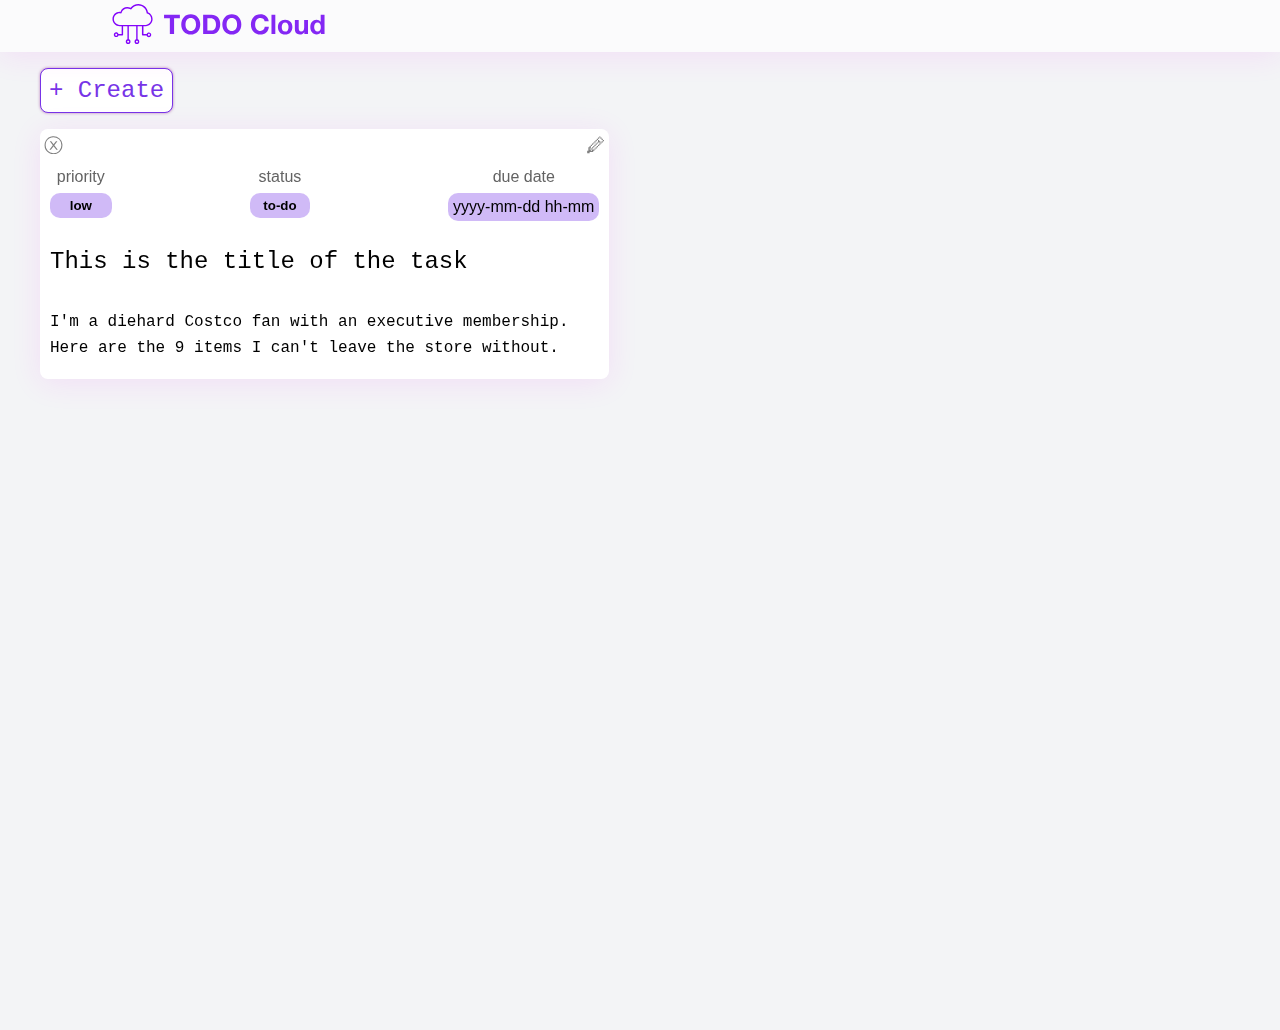
==== src/main/resources/static/dashboard.html @ 78963231 "frontend added" ====
<!DOCTYPE html>
<html lang="en">
<head>
    <meta charset="UTF-8">
    <meta name="viewport" content="width=device-width, initial-scale=1.0">
    <title>Dashboard | TODO Cloud</title>
</head>

<style>
    *{
        padding:0px;
        margin:0px;
    }

    body{
        background-color: rgb(243,244,246);
    }

    .glass{
        background: rgba(255, 255, 255, 0.62);
        box-shadow: 0 4px 30px rgba(241, 44, 255, 0.1);
        backdrop-filter: blur(4.9px);
        -webkit-backdrop-filter: blur(4.9px);
    }

    nav{
        padding:4px;
    }

    .dashboardContainer{
        width: 100%;
        max-width: 1200px;
        height: 100vh;
        margin:auto;
    }

    .options{
        width: 100%;
        max-width: 1200px;
        margin:auto;
        z-index: 2;
        padding:1rem;
    }
    .createBtn{
        padding:0.5rem;
        font-family: monospace;
        font-size: 1.5rem;
        border: 1px solid #7734e7;
        background-color: white;
        color:#7734e7;
        border-radius: 8px;
        box-shadow: 0px 0px 3px rgba(128, 0, 128, 0.500);
        transition: 0.5s;
        cursor: pointer;
    }
    .createBtn:hover{
        color:white;
        background-color: #7734e7;
        border-color: #7734e7;
    }

    .card{
        width:95%;
        background-color: white;
        border-radius: 8px;
        overflow-wrap: break-word;
        transition:0.5s;
        border:2px solid transparent;
    }

    .card:hover{
        border:2px solid #7634e73b;
    }

    .cardOption{
        display: flex;
        flex-direction: row;
        justify-content: space-between;
        padding:2px;
    }

    .btn-unicode{
        border:none;
        background-color: transparent;
        cursor: pointer;
        font-size: 1.2rem;
        color:rgb(128, 128, 128);
    }
    .btn-unicode:hover{
        color:#7734e7;
    }
    .cardDetail{
        display: flex;
        flex-direction: row;
        justify-content: space-between;
        padding-left: 0.5rem;
        padding-right: 0.5rem;
    }
    .taskContainer{
        display: grid;
        grid-template-columns: 1fr 1fr; 
        width: 100%;
        gap: 10px;
    }
    .text-s-grey{
        font-family: sans-serif;
        font-size: 1rem;
        color:#636363;
        line-height: 2rem;
    }
    .titleContainer, .descriptionContainer{
        padding:8px;
    }
    .titleContainer, .descriptionContainer{
        margin-top:1rem;
    }
    .descriptionContainer{
        margin-bottom: 0.5rem;
    }
    .sel-pill{
        border:none;
        border-radius: 10px;
        background-color: #7634e757;
        padding: 0.3rem;
        font-family: sans-serif;
        font-weight: bold;
        appearance: none;
        width: fit-content;
        text-align: center;
        
    }
    .sel-pill:focus{
        outline: none;
    }

    .date-pill{
        border:none;
        border-radius: 10px;
        background-color: #7634e757;
        padding: 0.3rem;
        font-family: sans-serif;
        font-weight: 520;
    }

    .t-center{
        text-align: center;
    }
    .taskTitleText{
        font-family: monospace;
        font-size: 1.5rem;
        font-weight: 500;
        line-height: 2.1rem;
        font-style: normal;
    }
    .taskDescriptionText{
        font-family: monospace;
        line-height: 1.6rem;
        font-size: 1rem;
    }

    .popup{
        width:30%;
        position: fixed;
        top: 50%;
        left: 50%;
        transform: translate(-50%, -50%);
        padding:1rem;
        border-radius: 8px;
    }
    .titleInput{
        font-size: 1.2rem;
        padding: 0.5rem;
        border-radius: 4px;
        border:none;
        border-bottom: 1px solid purple;
    }
    .popup textarea, .popup input{
        display: block;
        width: 96%;
        margin-top: 1.5rem;
        margin-bottom: 1.5rem;
        font-size: 1.2rem;
        padding:0.5rem;

    }
    .popup textarea:focus, .popup input:focus{
        outline: none;
    }

    .text-m-purple{
        color:#7734e7;
        font-family: sans-serif;
        font-size: 30px;
    }

    .saveBtn{
        padding:0.5rem;
        font-family: monospace;
        font-size: 1.5rem;
        border:none;
        background-color: #7734e7;
        color:white;
        border-radius: 8px;
        box-shadow: 0px 0px 3px rgba(128, 0, 128, 0.500);
        transition: 0.5s;
        cursor: pointer;
    }
    .cancelBtn{
        padding:0.5rem;
        font-family: monospace;
        font-size: 1.5rem;
        border:1px solid #7734e7;
        background-color: white;
        color:#7734e7;
        border-radius: 8px;
        box-shadow: 0px 0px 3px rgba(128, 0, 128, 0.500);
        transition: 0.5s;
        cursor: pointer;
    }
    .space-around{
        display: flex;
        flex-direction: row;
        justify-content: space-around;
    }

    .hide{
        display: none !important;
    }

</style>

<body>
    
    <nav class="glass">
        <svg width="429" height="40" viewBox="0 0 370.00000000000006 69.7857175554548"><defs></defs><g featurekey="xG21Y3-0" transform="matrix(0.7142857142857143,0,0,0.7142857142857143,-0.7142857142857143,-1.5714291163853238)" fill="#8304fa"><path xmlns="http://www.w3.org/2000/svg" d="M90.1,71.6c-2.6,0-4.8,1.7-5.5,4.1h-7.9v-19h4c0.3,0,0.5,0,0.8,0c0.3,0,0.5,0,0.8,0c0,0,0,0,0,0C91.6,56.2,99,48.5,99,39  c0-7.3-4.5-13.8-11.2-16.4c-0.8-5.5-3.4-10.5-7.5-14.2c-4.4-4-10.1-6.2-16.1-6.2c-7.5,0-14.5,3.5-19,9.4c-2.5-1.2-5.2-1.9-8-1.9  c-7.6,0-14.2,4.8-16.7,11.8c-0.6-0.1-1.2-0.1-1.9-0.1C8.9,21.4,1,29.3,1,39c0,9.7,7.9,17.6,17.6,17.6c0.3,0,0.6,0,0.9,0  c0,0,0.1,0,0.1,0h3.9v19h-7.9c-0.7-2.4-2.9-4.1-5.5-4.1c-3.2,0-5.8,2.6-5.8,5.8c0,3.2,2.6,5.8,5.8,5.8c2.6,0,4.8-1.7,5.5-4.1h9.7  c0.9,0,1.7-0.8,1.7-1.7V56.6h10.6v32c-2.4,0.7-4.1,2.9-4.1,5.5c0,3.2,2.6,5.8,5.8,5.8s5.8-2.6,5.8-5.8c0-2.6-1.7-4.8-4.1-5.5v-32h18  v32c-2.4,0.7-4.1,2.9-4.1,5.5c0,3.2,2.6,5.8,5.8,5.8c3.2,0,5.8-2.6,5.8-5.8c0-2.6-1.7-4.8-4.1-5.5v-32h10.6v20.8  c0,0.9,0.8,1.7,1.7,1.7h9.7c0.7,2.4,2.9,4.1,5.5,4.1c3.2,0,5.8-2.6,5.8-5.8C95.9,74.2,93.3,71.6,90.1,71.6z M10.2,79.8  c-1.3,0-2.4-1.1-2.4-2.4c0-1.3,1.1-2.4,2.4-2.4c1.3,0,2.4,1.1,2.4,2.4C12.5,78.7,11.5,79.8,10.2,79.8z M39.4,96.5  c-1.3,0-2.4-1.1-2.4-2.4c0-1.3,1.1-2.4,2.4-2.4c1.3,0,2.4,1.1,2.4,2.4C41.7,95.4,40.7,96.5,39.4,96.5z M60.8,96.5  c-1.3,0-2.4-1.1-2.4-2.4c0-1.3,1.1-2.4,2.4-2.4c1.3,0,2.4,1.1,2.4,2.4C63.2,95.4,62.2,96.5,60.8,96.5z M19.6,53.2  c-0.3,0-0.6,0-0.9,0c-7.8,0-14.2-6.4-14.2-14.2c0-7.8,6.4-14.2,14.2-14.2c0.9,0,1.8,0.1,2.7,0.3c0.9,0.2,1.8-0.4,2-1.3  c1.6-6.3,7.3-10.7,13.8-10.7c2.7,0,5.3,0.8,7.6,2.2c0.8,0.5,1.8,0.3,2.3-0.5C50.9,9,57.2,5.6,64.1,5.6c10.6,0,19.3,7.9,20.4,18.5  c0.1,0.7,0.5,1.3,1.2,1.5c5.9,1.9,9.9,7.3,9.9,13.5c0,7.6-5.9,13.8-13.5,14.2c0,0,0,0,0,0c-0.5,0-0.9,0-1.3,0c0,0-0.1,0-0.1,0H19.9  C19.8,53.2,19.7,53.2,19.6,53.2z M90.1,79.8c-1.3,0-2.4-1.1-2.4-2.4c0-1.3,1.1-2.4,2.4-2.4c1.3,0,2.4,1.1,2.4,2.4  C92.4,78.7,91.4,79.8,90.1,79.8z"></path></g><g id="SvgjsG1540" featurekey="n48U4P-0" transform="matrix(2.359285467475592,0,0,2.359285467475592,89.38658636345373,5.307043914982522)" fill="#8427f4"><path d="M11.96 5.720000000000001 l0 2.64 l-4.28 0 l0 11.64 l-3.14 0 l0 -11.64 l-4.28 0 l0 -2.64 l11.7 0 z M20 5.380000000000001 c2.1066 0 3.8034 0.7 5.09 2.1 s1.93 3.2134 1.93 5.44 c0 2.1734 -0.64666 3.9534 -1.94 5.34 s-2.9866 2.08 -5.08 2.08 c-2.1066 0 -3.8034 -0.69334 -5.09 -2.08 s-1.93 -3.1666 -1.93 -5.34 c0 -2.2134 0.64666 -4.0234 1.94 -5.43 s2.9866 -2.11 5.08 -2.11 z M16.12 12.92 c0 1.44 0.33998 2.5966 1.02 3.47 s1.6333 1.31 2.86 1.31 c1.2 0 2.1466 -0.43 2.84 -1.29 s1.04 -2.0234 1.04 -3.49 c0 -1.5333 -0.34334 -2.7334 -1.03 -3.6 s-1.6433 -1.3 -2.87 -1.3 c-1.2 0 -2.1434 0.43334 -2.83 1.3 s-1.03 2.0666 -1.03 3.6 z M35.28 5.720000000000001 c2.0266 0 3.62 0.62666 4.78 1.88 s1.74 2.98 1.74 5.18 c0 2.28 -0.58334 4.0534 -1.75 5.32 s-2.73 1.9 -4.69 1.9 l-6.2 0 l0 -14.28 l6.12 0 z M35.08 17.36 c1.1333 0 2.0134 -0.37334 2.64 -1.12 s0.94 -1.8067 0.94 -3.18 c0 -1.5733 -0.33666 -2.75 -1.01 -3.53 s-1.71 -1.17 -3.11 -1.17 l-2.24 0 l0 9 l2.78 0 z M50.38 5.380000000000001 c2.1066 0 3.8034 0.7 5.09 2.1 s1.93 3.2134 1.93 5.44 c0 2.1734 -0.64666 3.9534 -1.94 5.34 s-2.9866 2.08 -5.08 2.08 c-2.1066 0 -3.8034 -0.69334 -5.09 -2.08 s-1.93 -3.1666 -1.93 -5.34 c0 -2.2134 0.64666 -4.0234 1.94 -5.43 s2.9866 -2.11 5.08 -2.11 z M46.5 12.92 c0 1.44 0.33998 2.5966 1.02 3.47 s1.6333 1.31 2.86 1.31 c1.2 0 2.1466 -0.43 2.84 -1.29 s1.04 -2.0234 1.04 -3.49 c0 -1.5333 -0.34334 -2.7334 -1.03 -3.6 s-1.6433 -1.3 -2.87 -1.3 c-1.2 0 -2.1434 0.43334 -2.83 1.3 s-1.03 2.0666 -1.03 3.6 z M71.5 5.380000000000001 c1.6667 0 3.0666 0.47 4.2 1.41 s1.7867 2.1834 1.96 3.73 l-3.04 0 c-0.10666 -0.70666 -0.46 -1.3 -1.06 -1.78 s-1.2867 -0.72 -2.06 -0.72 c-1.2267 0 -2.18 0.44 -2.86 1.32 s-1.02 2.0734 -1.02 3.58 c0 1.4667 0.34334 2.63 1.03 3.49 s1.6367 1.29 2.85 1.29 c0.90666 0 1.64 -0.27666 2.2 -0.83 s0.90666 -1.3433 1.04 -2.37 l3.04 0 c-0.16 1.8133 -0.81 3.24 -1.95 4.28 s-2.5834 1.56 -4.33 1.56 c-2.0934 0 -3.7866 -0.69 -5.08 -2.07 s-1.94 -3.1634 -1.94 -5.35 c0 -2.2134 0.64 -4.0234 1.92 -5.43 s2.98 -2.11 5.1 -2.11 z M82.54 5.720000000000001 l0 14.28 l-2.84 0 l0 -14.28 l2.84 0 z M89.8 9.38 c1.6533 0 2.96 0.50334 3.92 1.51 s1.44 2.3234 1.44 3.95 c0 1.64 -0.49 2.9566 -1.47 3.95 s-2.2766 1.49 -3.89 1.49 c-1.64 0 -2.94 -0.50334 -3.9 -1.51 s-1.44 -2.3166 -1.44 -3.93 c0 -1.6667 0.49 -2.9934 1.47 -3.98 s2.27 -1.48 3.87 -1.48 z M87.3 14.84 c0 1.0533 0.21334 1.8666 0.64 2.44 s1.0467 0.86 1.86 0.86 c0.84 0 1.47 -0.29334 1.89 -0.88 s0.63 -1.3933 0.63 -2.42 c0 -1.0667 -0.21666 -1.8867 -0.65 -2.46 s-1.0633 -0.86 -1.89 -0.86 c-0.8 0 -1.4133 0.28666 -1.84 0.86 s-0.64 1.3933 -0.64 2.46 z M99.84 9.66 l0 5.86 c0 0.8 0.12666 1.42 0.38 1.86 s0.73334 0.66 1.44 0.66 c0.78666 0 1.35 -0.23334 1.69 -0.7 s0.51 -1.2133 0.51 -2.24 l0 -5.44 l2.84 0 l0 10.34 l-2.7 0 l0 -1.44 l-0.06 0 c-0.70666 1.1467 -1.7667 1.72 -3.18 1.72 c-1.3467 0 -2.31 -0.34334 -2.89 -1.03 s-0.87 -1.7433 -0.87 -3.17 l0 -6.42 l2.84 0 z M118.94 5.720000000000001 l0 14.28 l-2.7 0 l0 -1.32 l-0.04 0 c-0.61334 1.0667 -1.66 1.6 -3.14 1.6 c-1.4267 0 -2.5566 -0.52 -3.39 -1.56 s-1.25 -2.3666 -1.25 -3.98 c0 -1.5733 0.42334 -2.86 1.27 -3.86 s1.95 -1.5 3.31 -1.5 c0.62666 0 1.2167 0.13 1.77 0.39 s0.98334 0.64334 1.29 1.15 l0.04 0 l0 -5.2 l2.84 0 z M111.26 14.82 c0 0.94666 0.22332 1.7367 0.66998 2.37 s1.0567 0.95 1.83 0.95 c0.81334 0 1.4233 -0.29666 1.83 -0.89 s0.61 -1.41 0.61 -2.45 s-0.21334 -1.8467 -0.64 -2.42 s-1.0333 -0.86 -1.82 -0.86 c-0.81334 0 -1.43 0.3 -1.85 0.9 s-0.63 1.4 -0.63 2.4 z"></path></g></svg>
    </nav>

<div class="options">
            <button id="createButton" class="createBtn">+ Create</button>
        </div>

    <div class="dashboardContainer">

        

        <div id="taskContainer" class="taskContainer">

            <div class="glass card" data-taskid="0">

                <div class="cardOption">
                    <button class="btn-unicode">ⓧ</button>
                    <button class="btn-unicode">🖉</button>
                </div>

                <div class="cardDetail">
                    <span class="t-center">
                        <p class="text-s-grey">priority</p>
                        <select class="sel-pill">
                            <option>low</option>
                            <option>medium</option>
                            <option>high</option>
                        </select>
                    </span>

                    <span class="t-center">
                        <p class="text-s-grey">status</p>
                        <select class="sel-pill">
                            <option>to-do</option>
                            <option>running</option>
                            <option>blocker</option>
                            <option>done</option>
                        </select>
                    </span>

                    <span class="t-center">
                        <p class="text-s-grey">due date</p>
                        <p class="date-pill">yyyy-mm-dd hh-mm</p>
                    </span>

                </div>

                <div class="titleContainer">
                    <p class="taskTitleText">
                        This is the title of the task
                    </p>
                </div>
                <div class="descriptionContainer">
                    <p class="taskDescriptionText">I'm a diehard Costco fan with an executive membership. Here are the 9 items I can't leave the store without.
                    </p>
                </div>

                
                
            </div>
          
        </div>

    </div>

    <!--Pop up window-->

    <div class="popup glass hide">

        <p id="popupHeadingText" class="text-m-purple">Create New Task</p>

        <input id="newTitle" type="text" placeholder="Task Title">
        <textarea id="newDescription" placeholder="Description..."></textarea>
        <div class="space-around">

            <span>
                <p class="text-s-grey">Priority :</p>
                <select id="newPriority">
                    <option value="high">High</option>
                    <option value="medium">Medium</option>
                    <option value="low">Low</option>
                </select>
            </span>
            
            <span>
                <p class="text-s-grey">Status :</p>
                <select id="newStatus" name="" id="">
                    <option value="to-do">To-do</option>
                    <option value="running">Running</option>
                    <option value="blocker">Blocker</option>
                    <option value="done">Done</option>
                </select>
            </span>
            
        </div>
        
        <input id="newDueDate" type="datetime-local">
        <button id="saveTaskButton" class="saveBtn">CREATE</button>
        <button id="popupCancel" class="cancelBtn">CANCEL</button>
    
    </div>

<script>

    let popupHeadingText, createButton, popupWindow, popupCancel, saveTaskButton, taskContainer;
    let newTitle, newDescription, newPriority, newStatus, newDueDate;
    let authToken;

    function start(){
        init();
        fetchTasks();
    }

    function init(){
        popupWindow = document.querySelector(".popup");
        popupHeadingText = document.getElementById("popupHeadingText");
        createButton = document.getElementById("createButton");
        popupCancel = document.getElementById("popupCancel");
        saveTaskButton = document.getElementById("saveTaskButton");
        newTitle = document.getElementById("newTitle");
        newDescription = document.getElementById("newDescription");
        newPriority = document.getElementById("newPriority");
        newStatus = document.getElementById("newStatus");
        newDueDate = document.getElementById("newDueDate");
        taskContainer = document.getElementById("taskContainer");

        authToken = localStorage.getItem("authToken");

        createButton.addEventListener('click',createNewTask);
        popupCancel.addEventListener('click',closePopup);
        saveTaskButton.addEventListener('click',saveTask);
    }

    async function fetchTasks(){

        let response = await fetch("http://localhost:8081/get-all-tasks",{
            method:"GET",
            headers:{
                "Authorization":`Bearer ${localStorage.getItem("authToken")}`
            }
        });

        if(response.ok){
            const tasks = await response.json();

            tasks.forEach(task=>{

                taskCard = `<div class="glass card" data-taskid="${task.id}">

                <div class="cardOption">
                    <button class="btn-unicode" onclick="deleteTask(event)">ⓧ</button>
                    <button class="btn-unicode">🖉</button>
                </div>

                <div class="cardDetail">
                    <span class="t-center">
                        <p class="text-s-grey">priority</p>
                        <select class="sel-pill">
                            <option>low</option>
                            <option>medium</option>
                            <option>high</option>
                        </select>
                    </span>

                    <span class="t-center">
                        <p class="text-s-grey">status</p>
                        <select class="sel-pill">
                            <option>to-do</option>
                            <option>running</option>
                            <option>blocker</option>
                            <option>done</option>
                        </select>
                    </span>

                    <span class="t-center">
                        <p class="text-s-grey">due date</p>
                        <p class="date-pill">${task.dueDate}</p>
                    </span>

                </div>

                <div class="titleContainer">
                    <p class="taskTitleText">
                        ${task.name}
                    </p>
                </div>
                <div class="descriptionContainer">
                    <p class="taskDescriptionText">${task.description}
                    </p>
                </div>

                
                
            </div>`;

            taskContainer.innerHTML += taskCard;
            });
        }
    }

    function createNewTask(){
        showPopup("Create New Task", false);
    }

    function showPopup(popupTitle, hasValues, tittle, description, priority, status, dueDate){

        newTitle.value = newDescription.value = newDueDate.value ='';


        popupWindow.classList.remove("hide");
        popupHeadingText.innerText = popupTitle;
        

    }

    function closePopup(){
        popupWindow.classList.add("hide");
    }

    function formatTime(time){
        let date = new Date(time);

        let day = String(date.getDate()).padStart(2, '0');
        let month = String(date.getMonth() + 1).padStart(2, '0');
        let year = date.getFullYear();

        let hours = String(date.getHours()).padStart(2, '0');
        let minutes = String(date.getMinutes()).padStart(2, '0');
        let seconds = String(date.getSeconds()).padStart(2, '0');

        return `${day}-${month}-${year} ${hours}:${minutes}:${seconds}`;
    }

    function saveTask(){
        popupWindow.classList.add("hide");

        fetch("http://localhost:8081/create-task",{
            method:'POST',
            headers:{"Content-Type":"application/json",
                     "Authorization":`Bearer ${authToken}`
            },
            body:JSON.stringify({name:newTitle.value, description:newDescription.value, priority:newPriority.value, status:newStatus.value, dueDate:formatTime(newDueDate.value)})
        }).then(response=>{
            console.log(response);
            if(response.ok){

            }else if(response.status == 401){

            }
        }).catch(error=>{
            console.error(error);
        });


    }

    function deleteTask(event){
        const taskId = event.target.parentElement.parentElement.getAttribute("data-taskid");

        fetch("http://localhost:8081/delete-task",{
            method:"DELETE",
            headers:{
                "Content-Type":"application/json",
                "Authorization":`Bearer ${authToken}`
            },
            body:JSON.stringify({id:Number.parseInt(taskId)})
        }).then(response=>{
            console.log(response);
        })
    }

    start();
</script>

</body>
</html>
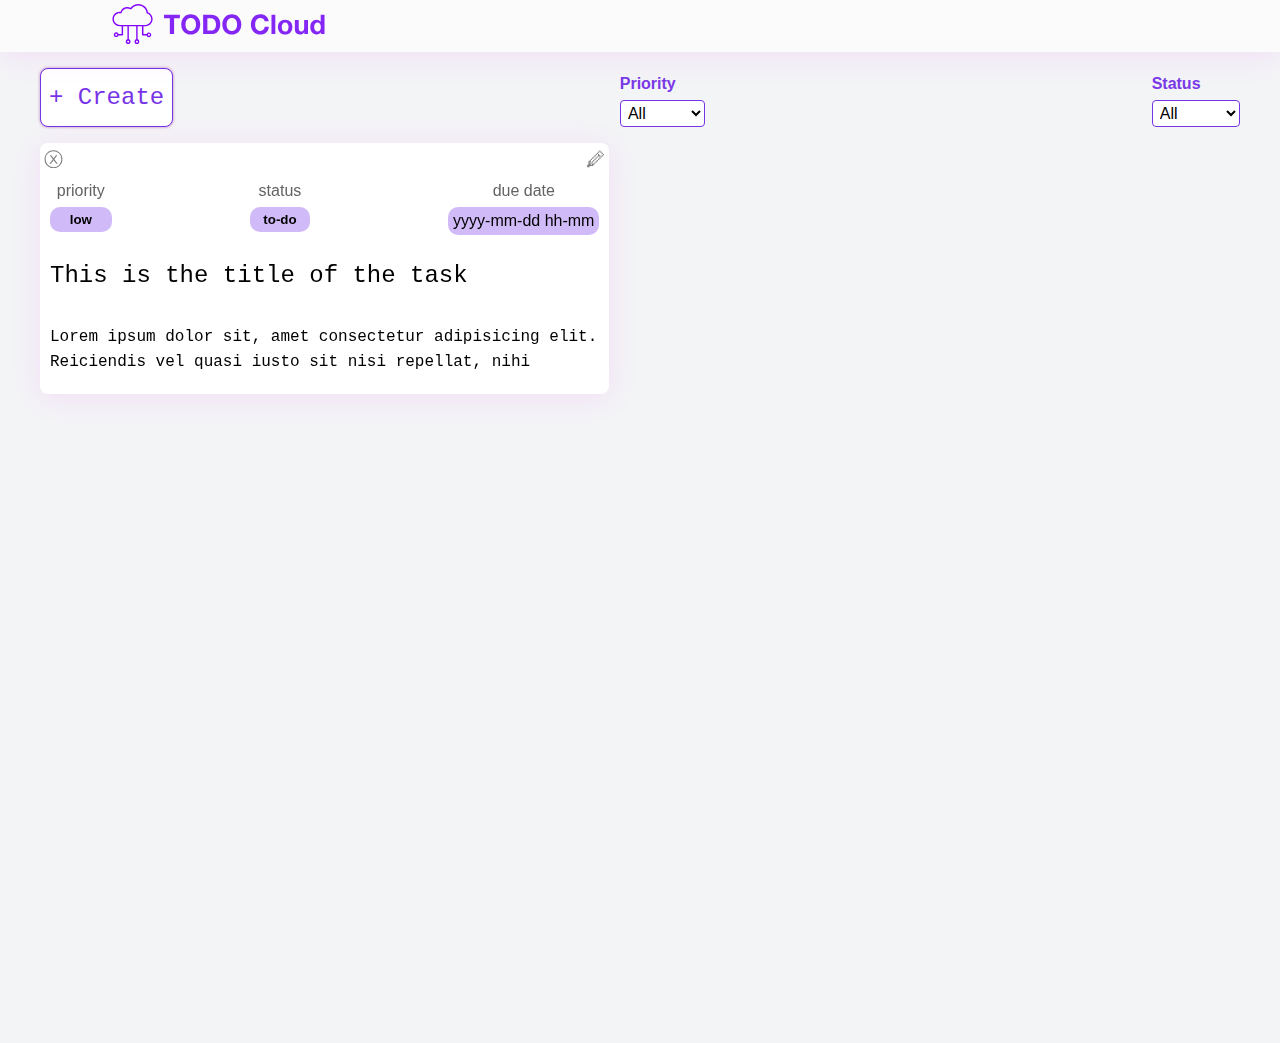
==== commit dc637412: "commit" ====
--- a/src/main/resources/static/dashboard.html
+++ b/src/main/resources/static/dashboard.html
@@ -40,6 +40,9 @@
         margin:auto;
         z-index: 2;
         padding:1rem;
+        display: flex;
+        flex-direction: row;
+        justify-content: space-between;
     }
     .createBtn{
         padding:0.5rem;
@@ -108,6 +111,12 @@
         color:#636363;
         line-height: 2rem;
     }
+    .text-s-purple{
+        font-family: sans-serif;
+        font-size: 1rem;
+        color:#7a39e7;
+        line-height: 2rem;
+    }
     .titleContainer, .descriptionContainer{
         padding:8px;
     }
@@ -181,6 +190,8 @@
         margin-bottom: 1.5rem;
         font-size: 1.2rem;
         padding:0.5rem;
+        border-radius: 4px;
+        border:1px solid #7734e7;
 
     }
     .popup textarea:focus, .popup input:focus{
@@ -227,6 +238,16 @@
         display: none !important;
     }
 
+    .options select{
+        padding: 0.2rem;
+        background-color: white;
+        border: 1px solid #7734e7;
+        outline: none;
+        border-radius: 4px;
+        font-size: 1rem;
+        font-family: sans-serif;
+    }
+
 </style>
 
 <body>
@@ -235,9 +256,30 @@
         <svg width="429" height="40" viewBox="0 0 370.00000000000006 69.7857175554548"><defs></defs><g featurekey="xG21Y3-0" transform="matrix(0.7142857142857143,0,0,0.7142857142857143,-0.7142857142857143,-1.5714291163853238)" fill="#8304fa"><path xmlns="http://www.w3.org/2000/svg" d="M90.1,71.6c-2.6,0-4.8,1.7-5.5,4.1h-7.9v-19h4c0.3,0,0.5,0,0.8,0c0.3,0,0.5,0,0.8,0c0,0,0,0,0,0C91.6,56.2,99,48.5,99,39  c0-7.3-4.5-13.8-11.2-16.4c-0.8-5.5-3.4-10.5-7.5-14.2c-4.4-4-10.1-6.2-16.1-6.2c-7.5,0-14.5,3.5-19,9.4c-2.5-1.2-5.2-1.9-8-1.9  c-7.6,0-14.2,4.8-16.7,11.8c-0.6-0.1-1.2-0.1-1.9-0.1C8.9,21.4,1,29.3,1,39c0,9.7,7.9,17.6,17.6,17.6c0.3,0,0.6,0,0.9,0  c0,0,0.1,0,0.1,0h3.9v19h-7.9c-0.7-2.4-2.9-4.1-5.5-4.1c-3.2,0-5.8,2.6-5.8,5.8c0,3.2,2.6,5.8,5.8,5.8c2.6,0,4.8-1.7,5.5-4.1h9.7  c0.9,0,1.7-0.8,1.7-1.7V56.6h10.6v32c-2.4,0.7-4.1,2.9-4.1,5.5c0,3.2,2.6,5.8,5.8,5.8s5.8-2.6,5.8-5.8c0-2.6-1.7-4.8-4.1-5.5v-32h18  v32c-2.4,0.7-4.1,2.9-4.1,5.5c0,3.2,2.6,5.8,5.8,5.8c3.2,0,5.8-2.6,5.8-5.8c0-2.6-1.7-4.8-4.1-5.5v-32h10.6v20.8  c0,0.9,0.8,1.7,1.7,1.7h9.7c0.7,2.4,2.9,4.1,5.5,4.1c3.2,0,5.8-2.6,5.8-5.8C95.9,74.2,93.3,71.6,90.1,71.6z M10.2,79.8  c-1.3,0-2.4-1.1-2.4-2.4c0-1.3,1.1-2.4,2.4-2.4c1.3,0,2.4,1.1,2.4,2.4C12.5,78.7,11.5,79.8,10.2,79.8z M39.4,96.5  c-1.3,0-2.4-1.1-2.4-2.4c0-1.3,1.1-2.4,2.4-2.4c1.3,0,2.4,1.1,2.4,2.4C41.7,95.4,40.7,96.5,39.4,96.5z M60.8,96.5  c-1.3,0-2.4-1.1-2.4-2.4c0-1.3,1.1-2.4,2.4-2.4c1.3,0,2.4,1.1,2.4,2.4C63.2,95.4,62.2,96.5,60.8,96.5z M19.6,53.2  c-0.3,0-0.6,0-0.9,0c-7.8,0-14.2-6.4-14.2-14.2c0-7.8,6.4-14.2,14.2-14.2c0.9,0,1.8,0.1,2.7,0.3c0.9,0.2,1.8-0.4,2-1.3  c1.6-6.3,7.3-10.7,13.8-10.7c2.7,0,5.3,0.8,7.6,2.2c0.8,0.5,1.8,0.3,2.3-0.5C50.9,9,57.2,5.6,64.1,5.6c10.6,0,19.3,7.9,20.4,18.5  c0.1,0.7,0.5,1.3,1.2,1.5c5.9,1.9,9.9,7.3,9.9,13.5c0,7.6-5.9,13.8-13.5,14.2c0,0,0,0,0,0c-0.5,0-0.9,0-1.3,0c0,0-0.1,0-0.1,0H19.9  C19.8,53.2,19.7,53.2,19.6,53.2z M90.1,79.8c-1.3,0-2.4-1.1-2.4-2.4c0-1.3,1.1-2.4,2.4-2.4c1.3,0,2.4,1.1,2.4,2.4  C92.4,78.7,91.4,79.8,90.1,79.8z"></path></g><g id="SvgjsG1540" featurekey="n48U4P-0" transform="matrix(2.359285467475592,0,0,2.359285467475592,89.38658636345373,5.307043914982522)" fill="#8427f4"><path d="M11.96 5.720000000000001 l0 2.64 l-4.28 0 l0 11.64 l-3.14 0 l0 -11.64 l-4.28 0 l0 -2.64 l11.7 0 z M20 5.380000000000001 c2.1066 0 3.8034 0.7 5.09 2.1 s1.93 3.2134 1.93 5.44 c0 2.1734 -0.64666 3.9534 -1.94 5.34 s-2.9866 2.08 -5.08 2.08 c-2.1066 0 -3.8034 -0.69334 -5.09 -2.08 s-1.93 -3.1666 -1.93 -5.34 c0 -2.2134 0.64666 -4.0234 1.94 -5.43 s2.9866 -2.11 5.08 -2.11 z M16.12 12.92 c0 1.44 0.33998 2.5966 1.02 3.47 s1.6333 1.31 2.86 1.31 c1.2 0 2.1466 -0.43 2.84 -1.29 s1.04 -2.0234 1.04 -3.49 c0 -1.5333 -0.34334 -2.7334 -1.03 -3.6 s-1.6433 -1.3 -2.87 -1.3 c-1.2 0 -2.1434 0.43334 -2.83 1.3 s-1.03 2.0666 -1.03 3.6 z M35.28 5.720000000000001 c2.0266 0 3.62 0.62666 4.78 1.88 s1.74 2.98 1.74 5.18 c0 2.28 -0.58334 4.0534 -1.75 5.32 s-2.73 1.9 -4.69 1.9 l-6.2 0 l0 -14.28 l6.12 0 z M35.08 17.36 c1.1333 0 2.0134 -0.37334 2.64 -1.12 s0.94 -1.8067 0.94 -3.18 c0 -1.5733 -0.33666 -2.75 -1.01 -3.53 s-1.71 -1.17 -3.11 -1.17 l-2.24 0 l0 9 l2.78 0 z M50.38 5.380000000000001 c2.1066 0 3.8034 0.7 5.09 2.1 s1.93 3.2134 1.93 5.44 c0 2.1734 -0.64666 3.9534 -1.94 5.34 s-2.9866 2.08 -5.08 2.08 c-2.1066 0 -3.8034 -0.69334 -5.09 -2.08 s-1.93 -3.1666 -1.93 -5.34 c0 -2.2134 0.64666 -4.0234 1.94 -5.43 s2.9866 -2.11 5.08 -2.11 z M46.5 12.92 c0 1.44 0.33998 2.5966 1.02 3.47 s1.6333 1.31 2.86 1.31 c1.2 0 2.1466 -0.43 2.84 -1.29 s1.04 -2.0234 1.04 -3.49 c0 -1.5333 -0.34334 -2.7334 -1.03 -3.6 s-1.6433 -1.3 -2.87 -1.3 c-1.2 0 -2.1434 0.43334 -2.83 1.3 s-1.03 2.0666 -1.03 3.6 z M71.5 5.380000000000001 c1.6667 0 3.0666 0.47 4.2 1.41 s1.7867 2.1834 1.96 3.73 l-3.04 0 c-0.10666 -0.70666 -0.46 -1.3 -1.06 -1.78 s-1.2867 -0.72 -2.06 -0.72 c-1.2267 0 -2.18 0.44 -2.86 1.32 s-1.02 2.0734 -1.02 3.58 c0 1.4667 0.34334 2.63 1.03 3.49 s1.6367 1.29 2.85 1.29 c0.90666 0 1.64 -0.27666 2.2 -0.83 s0.90666 -1.3433 1.04 -2.37 l3.04 0 c-0.16 1.8133 -0.81 3.24 -1.95 4.28 s-2.5834 1.56 -4.33 1.56 c-2.0934 0 -3.7866 -0.69 -5.08 -2.07 s-1.94 -3.1634 -1.94 -5.35 c0 -2.2134 0.64 -4.0234 1.92 -5.43 s2.98 -2.11 5.1 -2.11 z M82.54 5.720000000000001 l0 14.28 l-2.84 0 l0 -14.28 l2.84 0 z M89.8 9.38 c1.6533 0 2.96 0.50334 3.92 1.51 s1.44 2.3234 1.44 3.95 c0 1.64 -0.49 2.9566 -1.47 3.95 s-2.2766 1.49 -3.89 1.49 c-1.64 0 -2.94 -0.50334 -3.9 -1.51 s-1.44 -2.3166 -1.44 -3.93 c0 -1.6667 0.49 -2.9934 1.47 -3.98 s2.27 -1.48 3.87 -1.48 z M87.3 14.84 c0 1.0533 0.21334 1.8666 0.64 2.44 s1.0467 0.86 1.86 0.86 c0.84 0 1.47 -0.29334 1.89 -0.88 s0.63 -1.3933 0.63 -2.42 c0 -1.0667 -0.21666 -1.8867 -0.65 -2.46 s-1.0633 -0.86 -1.89 -0.86 c-0.8 0 -1.4133 0.28666 -1.84 0.86 s-0.64 1.3933 -0.64 2.46 z M99.84 9.66 l0 5.86 c0 0.8 0.12666 1.42 0.38 1.86 s0.73334 0.66 1.44 0.66 c0.78666 0 1.35 -0.23334 1.69 -0.7 s0.51 -1.2133 0.51 -2.24 l0 -5.44 l2.84 0 l0 10.34 l-2.7 0 l0 -1.44 l-0.06 0 c-0.70666 1.1467 -1.7667 1.72 -3.18 1.72 c-1.3467 0 -2.31 -0.34334 -2.89 -1.03 s-0.87 -1.7433 -0.87 -3.17 l0 -6.42 l2.84 0 z M118.94 5.720000000000001 l0 14.28 l-2.7 0 l0 -1.32 l-0.04 0 c-0.61334 1.0667 -1.66 1.6 -3.14 1.6 c-1.4267 0 -2.5566 -0.52 -3.39 -1.56 s-1.25 -2.3666 -1.25 -3.98 c0 -1.5733 0.42334 -2.86 1.27 -3.86 s1.95 -1.5 3.31 -1.5 c0.62666 0 1.2167 0.13 1.77 0.39 s0.98334 0.64334 1.29 1.15 l0.04 0 l0 -5.2 l2.84 0 z M111.26 14.82 c0 0.94666 0.22332 1.7367 0.66998 2.37 s1.0567 0.95 1.83 0.95 c0.81334 0 1.4233 -0.29666 1.83 -0.89 s0.61 -1.41 0.61 -2.45 s-0.21334 -1.8467 -0.64 -2.42 s-1.0333 -0.86 -1.82 -0.86 c-0.81334 0 -1.43 0.3 -1.85 0.9 s-0.63 1.4 -0.63 2.4 z"></path></g></svg>
     </nav>
 
-<div class="options">
-            <button id="createButton" class="createBtn">+ Create</button>
-        </div>
+    <div class="options">
+        <button id="createButton" class="createBtn">+ Create</button>
+        
+        <span>
+            <p class="text-s-purple"><b>Priority</b></p>
+            <select>
+                <option value="all">All</option>
+                <option value="high">High</option>
+                <option value="medium">Medium</option>
+                <option value="low">Low</option>
+            </select>
+        </span>
+
+        <span>
+            <p class="text-s-purple"><b>Status</b></p>
+            <select id="">
+                <option value="all">All</option>
+                <option value="to-do">To-do</option>
+                <option value="running">Running</option>
+                <option value="blocker">Blocker</option>
+                <option value="done">Done</option>
+            </select>
+        </span>
+    </div>
 
     <div class="dashboardContainer">
 
@@ -285,7 +327,8 @@
                     </p>
                 </div>
                 <div class="descriptionContainer">
-                    <p class="taskDescriptionText">I'm a diehard Costco fan with an executive membership. Here are the 9 items I can't leave the store without.
+                    <p class="taskDescriptionText">
+                        Lorem ipsum dolor sit, amet consectetur adipisicing elit. Reiciendis vel quasi iusto sit nisi repellat, nihi
                     </p>
                 </div>
 
@@ -308,7 +351,7 @@
         <div class="space-around">
 
             <span>
-                <p class="text-s-grey">Priority :</p>
+                <p class="text-s-purple">Priority :</p>
                 <select id="newPriority">
                     <option value="high">High</option>
                     <option value="medium">Medium</option>
@@ -317,7 +360,7 @@
             </span>
             
             <span>
-                <p class="text-s-grey">Status :</p>
+                <p class="text-s-purple">Status :</p>
                 <select id="newStatus" name="" id="">
                     <option value="to-do">To-do</option>
                     <option value="running">Running</option>
@@ -375,6 +418,9 @@
         });
 
         if(response.ok){
+
+            taskContainer.innerHTML = "";
+
             const tasks = await response.json();
 
             tasks.forEach(task=>{
@@ -477,7 +523,7 @@
         }).then(response=>{
             console.log(response);
             if(response.ok){
-
+                fetchTasks();
             }else if(response.status == 401){
 
             }
@@ -489,7 +535,8 @@
     }
 
     function deleteTask(event){
-        const taskId = event.target.parentElement.parentElement.getAttribute("data-taskid");
+        const taskCard = event.target.parentElement.parentElement;
+        const taskId = taskCard.getAttribute("data-taskid");
 
         fetch("http://localhost:8081/delete-task",{
             method:"DELETE",
@@ -499,7 +546,11 @@
             },
             body:JSON.stringify({id:Number.parseInt(taskId)})
         }).then(response=>{
-            console.log(response);
+            if(response.ok){
+                taskCard.outerHTML = "";
+            }else{
+                console.error("error deleteing task with id",taskId);
+            }
         })
     }
 
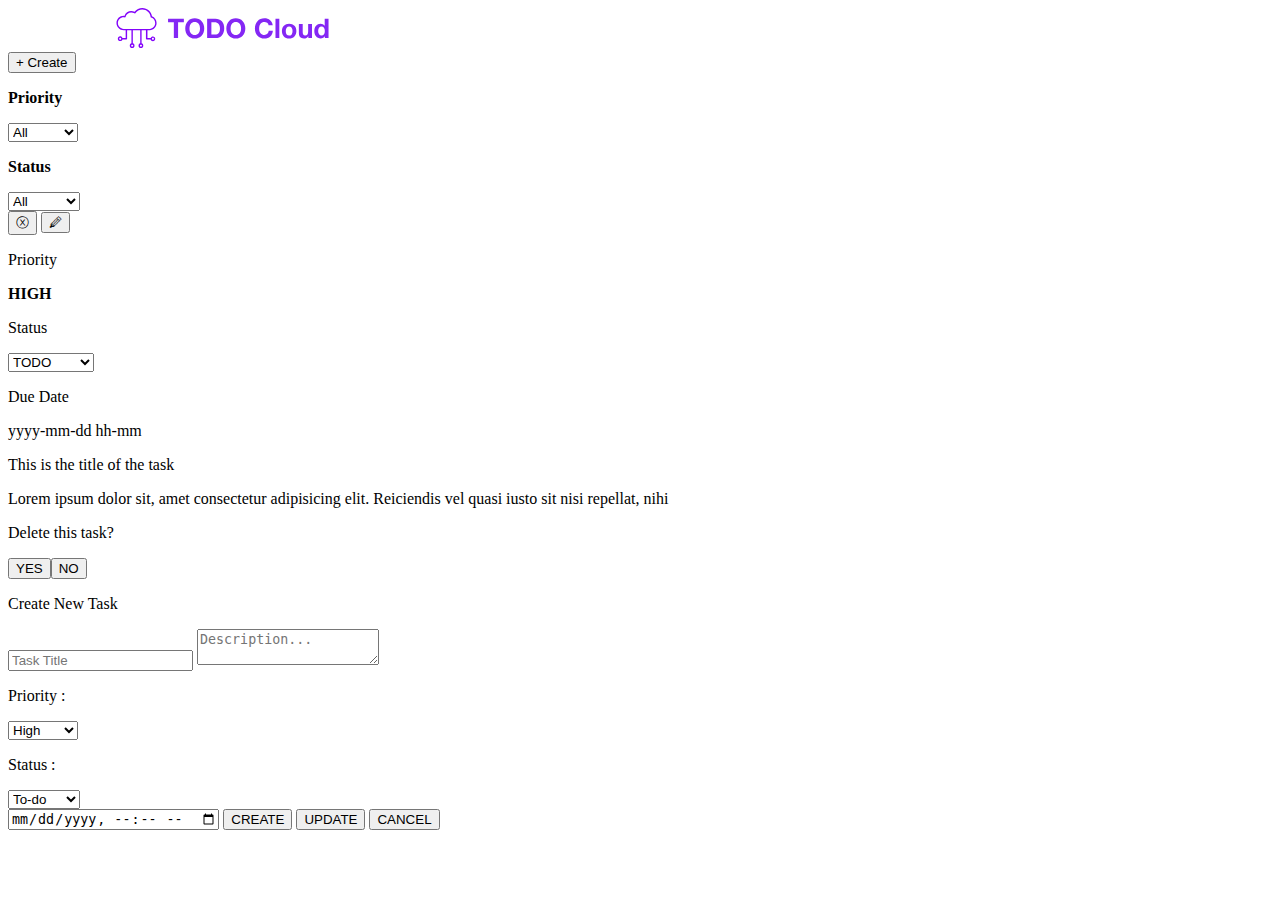
==== commit 94ea1752: "commit" ====
--- a/src/main/resources/static/dashboard.html
+++ b/src/main/resources/static/dashboard.html
@@ -4,251 +4,8 @@
     <meta charset="UTF-8">
     <meta name="viewport" content="width=device-width, initial-scale=1.0">
     <title>Dashboard | TODO Cloud</title>
+    <link rel="stylesheet" href="/dashboard.css">
 </head>
-
-<style>
-    *{
-        padding:0px;
-        margin:0px;
-    }
-
-    body{
-        background-color: rgb(243,244,246);
-    }
-
-    .glass{
-        background: rgba(255, 255, 255, 0.62);
-        box-shadow: 0 4px 30px rgba(241, 44, 255, 0.1);
-        backdrop-filter: blur(4.9px);
-        -webkit-backdrop-filter: blur(4.9px);
-    }
-
-    nav{
-        padding:4px;
-    }
-
-    .dashboardContainer{
-        width: 100%;
-        max-width: 1200px;
-        height: 100vh;
-        margin:auto;
-    }
-
-    .options{
-        width: 100%;
-        max-width: 1200px;
-        margin:auto;
-        z-index: 2;
-        padding:1rem;
-        display: flex;
-        flex-direction: row;
-        justify-content: space-between;
-    }
-    .createBtn{
-        padding:0.5rem;
-        font-family: monospace;
-        font-size: 1.5rem;
-        border: 1px solid #7734e7;
-        background-color: white;
-        color:#7734e7;
-        border-radius: 8px;
-        box-shadow: 0px 0px 3px rgba(128, 0, 128, 0.500);
-        transition: 0.5s;
-        cursor: pointer;
-    }
-    .createBtn:hover{
-        color:white;
-        background-color: #7734e7;
-        border-color: #7734e7;
-    }
-
-    .card{
-        width:95%;
-        background-color: white;
-        border-radius: 8px;
-        overflow-wrap: break-word;
-        transition:0.5s;
-        border:2px solid transparent;
-    }
-
-    .card:hover{
-        border:2px solid #7634e73b;
-    }
-
-    .cardOption{
-        display: flex;
-        flex-direction: row;
-        justify-content: space-between;
-        padding:2px;
-    }
-
-    .btn-unicode{
-        border:none;
-        background-color: transparent;
-        cursor: pointer;
-        font-size: 1.2rem;
-        color:rgb(128, 128, 128);
-    }
-    .btn-unicode:hover{
-        color:#7734e7;
-    }
-    .cardDetail{
-        display: flex;
-        flex-direction: row;
-        justify-content: space-between;
-        padding-left: 0.5rem;
-        padding-right: 0.5rem;
-    }
-    .taskContainer{
-        display: grid;
-        grid-template-columns: 1fr 1fr; 
-        width: 100%;
-        gap: 10px;
-    }
-    .text-s-grey{
-        font-family: sans-serif;
-        font-size: 1rem;
-        color:#636363;
-        line-height: 2rem;
-    }
-    .text-s-purple{
-        font-family: sans-serif;
-        font-size: 1rem;
-        color:#7a39e7;
-        line-height: 2rem;
-    }
-    .titleContainer, .descriptionContainer{
-        padding:8px;
-    }
-    .titleContainer, .descriptionContainer{
-        margin-top:1rem;
-    }
-    .descriptionContainer{
-        margin-bottom: 0.5rem;
-    }
-    .sel-pill{
-        border:none;
-        border-radius: 10px;
-        background-color: #7634e757;
-        padding: 0.3rem;
-        font-family: sans-serif;
-        font-weight: bold;
-        appearance: none;
-        width: fit-content;
-        text-align: center;
-        
-    }
-    .sel-pill:focus{
-        outline: none;
-    }
-
-    .date-pill{
-        border:none;
-        border-radius: 10px;
-        background-color: #7634e757;
-        padding: 0.3rem;
-        font-family: sans-serif;
-        font-weight: 520;
-    }
-
-    .t-center{
-        text-align: center;
-    }
-    .taskTitleText{
-        font-family: monospace;
-        font-size: 1.5rem;
-        font-weight: 500;
-        line-height: 2.1rem;
-        font-style: normal;
-    }
-    .taskDescriptionText{
-        font-family: monospace;
-        line-height: 1.6rem;
-        font-size: 1rem;
-    }
-
-    .popup{
-        width:30%;
-        position: fixed;
-        top: 50%;
-        left: 50%;
-        transform: translate(-50%, -50%);
-        padding:1rem;
-        border-radius: 8px;
-    }
-    .titleInput{
-        font-size: 1.2rem;
-        padding: 0.5rem;
-        border-radius: 4px;
-        border:none;
-        border-bottom: 1px solid purple;
-    }
-    .popup textarea, .popup input{
-        display: block;
-        width: 96%;
-        margin-top: 1.5rem;
-        margin-bottom: 1.5rem;
-        font-size: 1.2rem;
-        padding:0.5rem;
-        border-radius: 4px;
-        border:1px solid #7734e7;
-
-    }
-    .popup textarea:focus, .popup input:focus{
-        outline: none;
-    }
-
-    .text-m-purple{
-        color:#7734e7;
-        font-family: sans-serif;
-        font-size: 30px;
-    }
-
-    .saveBtn{
-        padding:0.5rem;
-        font-family: monospace;
-        font-size: 1.5rem;
-        border:none;
-        background-color: #7734e7;
-        color:white;
-        border-radius: 8px;
-        box-shadow: 0px 0px 3px rgba(128, 0, 128, 0.500);
-        transition: 0.5s;
-        cursor: pointer;
-    }
-    .cancelBtn{
-        padding:0.5rem;
-        font-family: monospace;
-        font-size: 1.5rem;
-        border:1px solid #7734e7;
-        background-color: white;
-        color:#7734e7;
-        border-radius: 8px;
-        box-shadow: 0px 0px 3px rgba(128, 0, 128, 0.500);
-        transition: 0.5s;
-        cursor: pointer;
-    }
-    .space-around{
-        display: flex;
-        flex-direction: row;
-        justify-content: space-around;
-    }
-
-    .hide{
-        display: none !important;
-    }
-
-    .options select{
-        padding: 0.2rem;
-        background-color: white;
-        border: 1px solid #7734e7;
-        outline: none;
-        border-radius: 4px;
-        font-size: 1rem;
-        font-family: sans-serif;
-    }
-
-</style>
 
 <body>
     
@@ -287,36 +44,33 @@
 
         <div id="taskContainer" class="taskContainer">
 
-            <div class="glass card" data-taskid="0">
+            <!--Card-->
+            <div class="glass card" data-task-id="0">
 
                 <div class="cardOption">
-                    <button class="btn-unicode">ⓧ</button>
-                    <button class="btn-unicode">🖉</button>
+                    <button class="btn-unicode" data-action="delete">ⓧ</button>
+                    <button class="btn-unicode" data-action="edit">🖉</button>
                 </div>
 
                 <div class="cardDetail">
                     <span class="t-center">
-                        <p class="text-s-grey">priority</p>
-                        <select class="sel-pill">
-                            <option>low</option>
-                            <option>medium</option>
-                            <option>high</option>
+                        <p class="text-s-grey">Priority</p>
+                        <p class="item-pill"><b>HIGH</b></p>
+                    </span>
+
+                    <span class="t-center">
+                        <p class="text-s-grey">Status</p>
+                        <select class="sel-pill" data-action="updateStatus">
+                            <option>TODO</option>
+                            <option>RUNNING</option>
+                            <option>BLOCKER</option>
+                            <option>DONE</option>
                         </select>
                     </span>
 
                     <span class="t-center">
-                        <p class="text-s-grey">status</p>
-                        <select class="sel-pill">
-                            <option>to-do</option>
-                            <option>running</option>
-                            <option>blocker</option>
-                            <option>done</option>
-                        </select>
-                    </span>
-
-                    <span class="t-center">
-                        <p class="text-s-grey">due date</p>
-                        <p class="date-pill">yyyy-mm-dd hh-mm</p>
+                        <p class="text-s-grey">Due Date</p>
+                        <p class="item-pill">yyyy-mm-dd hh-mm</p>
                     </span>
 
                 </div>
@@ -332,7 +86,14 @@
                     </p>
                 </div>
 
-                
+                <div class="overlay hide">
+                    <p class="text-m-purple">Delete this task?</p>
+                    <div style="display: flex;flex-direction: row;">
+                        <button class="confirmBtn" data-action="confirmDelete">YES</button>
+                        <button class="confirmBtn" data-action="cancelDelete">NO</button>
+                    </div>
+                    
+                </div>
                 
             </div>
           
@@ -342,7 +103,7 @@
 
     <!--Pop up window-->
 
-    <div class="popup glass hide">
+    <div class="popup hide">
 
         <p id="popupHeadingText" class="text-m-purple">Create New Task</p>
 
@@ -353,19 +114,19 @@
             <span>
                 <p class="text-s-purple">Priority :</p>
                 <select id="newPriority">
-                    <option value="high">High</option>
-                    <option value="medium">Medium</option>
-                    <option value="low">Low</option>
+                    <option value="HIGH">High</option>
+                    <option value="MEDIUM">Medium</option>
+                    <option value="LOW">Low</option>
                 </select>
             </span>
             
             <span>
                 <p class="text-s-purple">Status :</p>
                 <select id="newStatus" name="" id="">
-                    <option value="to-do">To-do</option>
-                    <option value="running">Running</option>
-                    <option value="blocker">Blocker</option>
-                    <option value="done">Done</option>
+                    <option value="TODO">To-do</option>
+                    <option value="RUNNING">Running</option>
+                    <option value="BLOCKER">Blocker</option>
+                    <option value="DONE">Done</option>
                 </select>
             </span>
             
@@ -373,189 +134,11 @@
         
         <input id="newDueDate" type="datetime-local">
         <button id="saveTaskButton" class="saveBtn">CREATE</button>
+        <button id="updateButton" class="saveBtn">UPDATE</button>
         <button id="popupCancel" class="cancelBtn">CANCEL</button>
     
     </div>
 
-<script>
-
-    let popupHeadingText, createButton, popupWindow, popupCancel, saveTaskButton, taskContainer;
-    let newTitle, newDescription, newPriority, newStatus, newDueDate;
-    let authToken;
-
-    function start(){
-        init();
-        fetchTasks();
-    }
-
-    function init(){
-        popupWindow = document.querySelector(".popup");
-        popupHeadingText = document.getElementById("popupHeadingText");
-        createButton = document.getElementById("createButton");
-        popupCancel = document.getElementById("popupCancel");
-        saveTaskButton = document.getElementById("saveTaskButton");
-        newTitle = document.getElementById("newTitle");
-        newDescription = document.getElementById("newDescription");
-        newPriority = document.getElementById("newPriority");
-        newStatus = document.getElementById("newStatus");
-        newDueDate = document.getElementById("newDueDate");
-        taskContainer = document.getElementById("taskContainer");
-
-        authToken = localStorage.getItem("authToken");
-
-        createButton.addEventListener('click',createNewTask);
-        popupCancel.addEventListener('click',closePopup);
-        saveTaskButton.addEventListener('click',saveTask);
-    }
-
-    async function fetchTasks(){
-
-        let response = await fetch("http://localhost:8081/get-all-tasks",{
-            method:"GET",
-            headers:{
-                "Authorization":`Bearer ${localStorage.getItem("authToken")}`
-            }
-        });
-
-        if(response.ok){
-
-            taskContainer.innerHTML = "";
-
-            const tasks = await response.json();
-
-            tasks.forEach(task=>{
-
-                taskCard = `<div class="glass card" data-taskid="${task.id}">
-
-                <div class="cardOption">
-                    <button class="btn-unicode" onclick="deleteTask(event)">ⓧ</button>
-                    <button class="btn-unicode">🖉</button>
-                </div>
-
-                <div class="cardDetail">
-                    <span class="t-center">
-                        <p class="text-s-grey">priority</p>
-                        <select class="sel-pill">
-                            <option>low</option>
-                            <option>medium</option>
-                            <option>high</option>
-                        </select>
-                    </span>
-
-                    <span class="t-center">
-                        <p class="text-s-grey">status</p>
-                        <select class="sel-pill">
-                            <option>to-do</option>
-                            <option>running</option>
-                            <option>blocker</option>
-                            <option>done</option>
-                        </select>
-                    </span>
-
-                    <span class="t-center">
-                        <p class="text-s-grey">due date</p>
-                        <p class="date-pill">${task.dueDate}</p>
-                    </span>
-
-                </div>
-
-                <div class="titleContainer">
-                    <p class="taskTitleText">
-                        ${task.name}
-                    </p>
-                </div>
-                <div class="descriptionContainer">
-                    <p class="taskDescriptionText">${task.description}
-                    </p>
-                </div>
-
-                
-                
-            </div>`;
-
-            taskContainer.innerHTML += taskCard;
-            });
-        }
-    }
-
-    function createNewTask(){
-        showPopup("Create New Task", false);
-    }
-
-    function showPopup(popupTitle, hasValues, tittle, description, priority, status, dueDate){
-
-        newTitle.value = newDescription.value = newDueDate.value ='';
-
-
-        popupWindow.classList.remove("hide");
-        popupHeadingText.innerText = popupTitle;
-        
-
-    }
-
-    function closePopup(){
-        popupWindow.classList.add("hide");
-    }
-
-    function formatTime(time){
-        let date = new Date(time);
-
-        let day = String(date.getDate()).padStart(2, '0');
-        let month = String(date.getMonth() + 1).padStart(2, '0');
-        let year = date.getFullYear();
-
-        let hours = String(date.getHours()).padStart(2, '0');
-        let minutes = String(date.getMinutes()).padStart(2, '0');
-        let seconds = String(date.getSeconds()).padStart(2, '0');
-
-        return `${day}-${month}-${year} ${hours}:${minutes}:${seconds}`;
-    }
-
-    function saveTask(){
-        popupWindow.classList.add("hide");
-
-        fetch("http://localhost:8081/create-task",{
-            method:'POST',
-            headers:{"Content-Type":"application/json",
-                     "Authorization":`Bearer ${authToken}`
-            },
-            body:JSON.stringify({name:newTitle.value, description:newDescription.value, priority:newPriority.value, status:newStatus.value, dueDate:formatTime(newDueDate.value)})
-        }).then(response=>{
-            console.log(response);
-            if(response.ok){
-                fetchTasks();
-            }else if(response.status == 401){
-
-            }
-        }).catch(error=>{
-            console.error(error);
-        });
-
-
-    }
-
-    function deleteTask(event){
-        const taskCard = event.target.parentElement.parentElement;
-        const taskId = taskCard.getAttribute("data-taskid");
-
-        fetch("http://localhost:8081/delete-task",{
-            method:"DELETE",
-            headers:{
-                "Content-Type":"application/json",
-                "Authorization":`Bearer ${authToken}`
-            },
-            body:JSON.stringify({id:Number.parseInt(taskId)})
-        }).then(response=>{
-            if(response.ok){
-                taskCard.outerHTML = "";
-            }else{
-                console.error("error deleteing task with id",taskId);
-            }
-        })
-    }
-
-    start();
-</script>
-
+<script src="/dashboard.js"></script>
 </body>
 </html>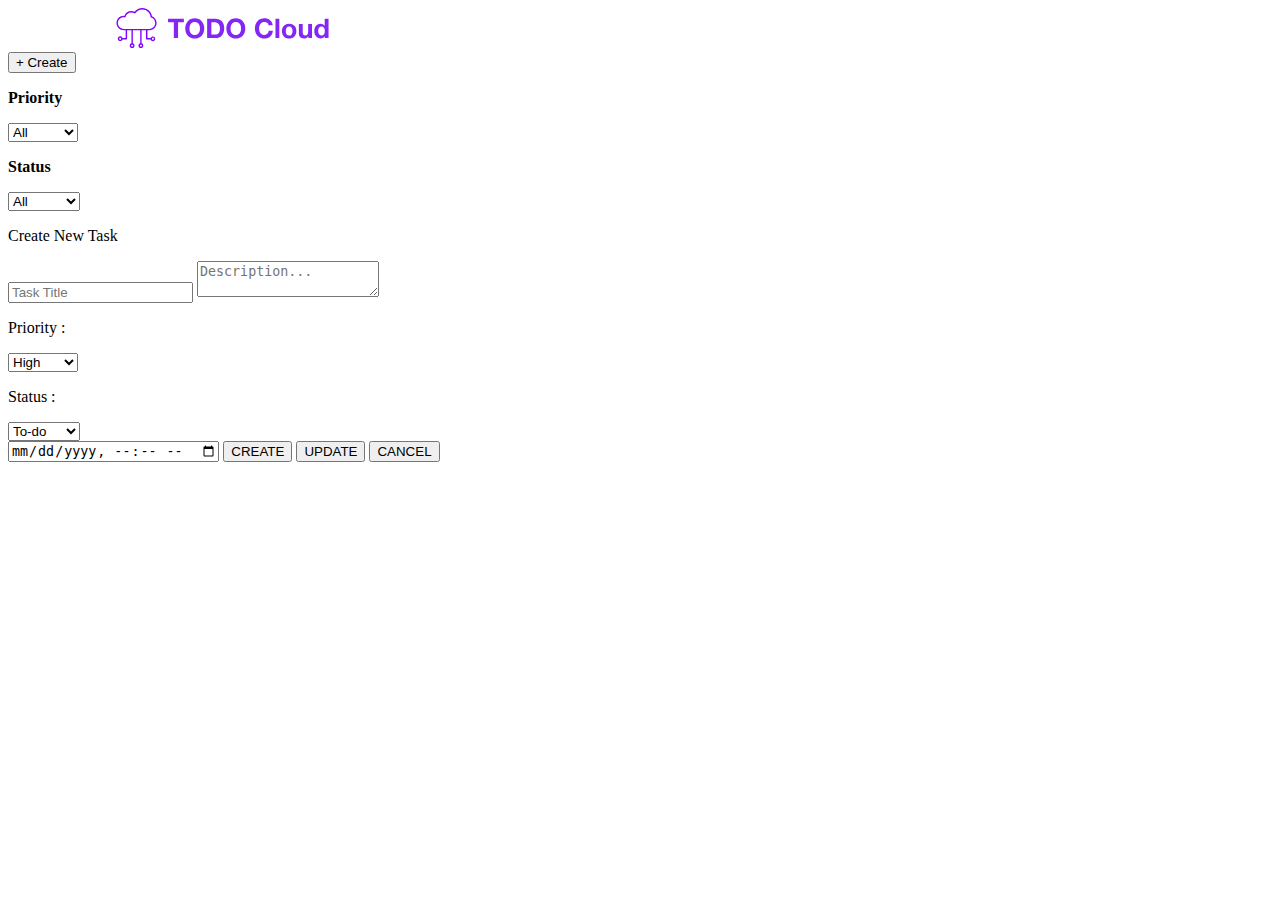
==== commit 1cb65037: "removed log statements" ====
--- a/src/main/resources/static/dashboard.html
+++ b/src/main/resources/static/dashboard.html
@@ -13,27 +13,27 @@
         <svg width="429" height="40" viewBox="0 0 370.00000000000006 69.7857175554548"><defs></defs><g featurekey="xG21Y3-0" transform="matrix(0.7142857142857143,0,0,0.7142857142857143,-0.7142857142857143,-1.5714291163853238)" fill="#8304fa"><path xmlns="http://www.w3.org/2000/svg" d="M90.1,71.6c-2.6,0-4.8,1.7-5.5,4.1h-7.9v-19h4c0.3,0,0.5,0,0.8,0c0.3,0,0.5,0,0.8,0c0,0,0,0,0,0C91.6,56.2,99,48.5,99,39  c0-7.3-4.5-13.8-11.2-16.4c-0.8-5.5-3.4-10.5-7.5-14.2c-4.4-4-10.1-6.2-16.1-6.2c-7.5,0-14.5,3.5-19,9.4c-2.5-1.2-5.2-1.9-8-1.9  c-7.6,0-14.2,4.8-16.7,11.8c-0.6-0.1-1.2-0.1-1.9-0.1C8.9,21.4,1,29.3,1,39c0,9.7,7.9,17.6,17.6,17.6c0.3,0,0.6,0,0.9,0  c0,0,0.1,0,0.1,0h3.9v19h-7.9c-0.7-2.4-2.9-4.1-5.5-4.1c-3.2,0-5.8,2.6-5.8,5.8c0,3.2,2.6,5.8,5.8,5.8c2.6,0,4.8-1.7,5.5-4.1h9.7  c0.9,0,1.7-0.8,1.7-1.7V56.6h10.6v32c-2.4,0.7-4.1,2.9-4.1,5.5c0,3.2,2.6,5.8,5.8,5.8s5.8-2.6,5.8-5.8c0-2.6-1.7-4.8-4.1-5.5v-32h18  v32c-2.4,0.7-4.1,2.9-4.1,5.5c0,3.2,2.6,5.8,5.8,5.8c3.2,0,5.8-2.6,5.8-5.8c0-2.6-1.7-4.8-4.1-5.5v-32h10.6v20.8  c0,0.9,0.8,1.7,1.7,1.7h9.7c0.7,2.4,2.9,4.1,5.5,4.1c3.2,0,5.8-2.6,5.8-5.8C95.9,74.2,93.3,71.6,90.1,71.6z M10.2,79.8  c-1.3,0-2.4-1.1-2.4-2.4c0-1.3,1.1-2.4,2.4-2.4c1.3,0,2.4,1.1,2.4,2.4C12.5,78.7,11.5,79.8,10.2,79.8z M39.4,96.5  c-1.3,0-2.4-1.1-2.4-2.4c0-1.3,1.1-2.4,2.4-2.4c1.3,0,2.4,1.1,2.4,2.4C41.7,95.4,40.7,96.5,39.4,96.5z M60.8,96.5  c-1.3,0-2.4-1.1-2.4-2.4c0-1.3,1.1-2.4,2.4-2.4c1.3,0,2.4,1.1,2.4,2.4C63.2,95.4,62.2,96.5,60.8,96.5z M19.6,53.2  c-0.3,0-0.6,0-0.9,0c-7.8,0-14.2-6.4-14.2-14.2c0-7.8,6.4-14.2,14.2-14.2c0.9,0,1.8,0.1,2.7,0.3c0.9,0.2,1.8-0.4,2-1.3  c1.6-6.3,7.3-10.7,13.8-10.7c2.7,0,5.3,0.8,7.6,2.2c0.8,0.5,1.8,0.3,2.3-0.5C50.9,9,57.2,5.6,64.1,5.6c10.6,0,19.3,7.9,20.4,18.5  c0.1,0.7,0.5,1.3,1.2,1.5c5.9,1.9,9.9,7.3,9.9,13.5c0,7.6-5.9,13.8-13.5,14.2c0,0,0,0,0,0c-0.5,0-0.9,0-1.3,0c0,0-0.1,0-0.1,0H19.9  C19.8,53.2,19.7,53.2,19.6,53.2z M90.1,79.8c-1.3,0-2.4-1.1-2.4-2.4c0-1.3,1.1-2.4,2.4-2.4c1.3,0,2.4,1.1,2.4,2.4  C92.4,78.7,91.4,79.8,90.1,79.8z"></path></g><g id="SvgjsG1540" featurekey="n48U4P-0" transform="matrix(2.359285467475592,0,0,2.359285467475592,89.38658636345373,5.307043914982522)" fill="#8427f4"><path d="M11.96 5.720000000000001 l0 2.64 l-4.28 0 l0 11.64 l-3.14 0 l0 -11.64 l-4.28 0 l0 -2.64 l11.7 0 z M20 5.380000000000001 c2.1066 0 3.8034 0.7 5.09 2.1 s1.93 3.2134 1.93 5.44 c0 2.1734 -0.64666 3.9534 -1.94 5.34 s-2.9866 2.08 -5.08 2.08 c-2.1066 0 -3.8034 -0.69334 -5.09 -2.08 s-1.93 -3.1666 -1.93 -5.34 c0 -2.2134 0.64666 -4.0234 1.94 -5.43 s2.9866 -2.11 5.08 -2.11 z M16.12 12.92 c0 1.44 0.33998 2.5966 1.02 3.47 s1.6333 1.31 2.86 1.31 c1.2 0 2.1466 -0.43 2.84 -1.29 s1.04 -2.0234 1.04 -3.49 c0 -1.5333 -0.34334 -2.7334 -1.03 -3.6 s-1.6433 -1.3 -2.87 -1.3 c-1.2 0 -2.1434 0.43334 -2.83 1.3 s-1.03 2.0666 -1.03 3.6 z M35.28 5.720000000000001 c2.0266 0 3.62 0.62666 4.78 1.88 s1.74 2.98 1.74 5.18 c0 2.28 -0.58334 4.0534 -1.75 5.32 s-2.73 1.9 -4.69 1.9 l-6.2 0 l0 -14.28 l6.12 0 z M35.08 17.36 c1.1333 0 2.0134 -0.37334 2.64 -1.12 s0.94 -1.8067 0.94 -3.18 c0 -1.5733 -0.33666 -2.75 -1.01 -3.53 s-1.71 -1.17 -3.11 -1.17 l-2.24 0 l0 9 l2.78 0 z M50.38 5.380000000000001 c2.1066 0 3.8034 0.7 5.09 2.1 s1.93 3.2134 1.93 5.44 c0 2.1734 -0.64666 3.9534 -1.94 5.34 s-2.9866 2.08 -5.08 2.08 c-2.1066 0 -3.8034 -0.69334 -5.09 -2.08 s-1.93 -3.1666 -1.93 -5.34 c0 -2.2134 0.64666 -4.0234 1.94 -5.43 s2.9866 -2.11 5.08 -2.11 z M46.5 12.92 c0 1.44 0.33998 2.5966 1.02 3.47 s1.6333 1.31 2.86 1.31 c1.2 0 2.1466 -0.43 2.84 -1.29 s1.04 -2.0234 1.04 -3.49 c0 -1.5333 -0.34334 -2.7334 -1.03 -3.6 s-1.6433 -1.3 -2.87 -1.3 c-1.2 0 -2.1434 0.43334 -2.83 1.3 s-1.03 2.0666 -1.03 3.6 z M71.5 5.380000000000001 c1.6667 0 3.0666 0.47 4.2 1.41 s1.7867 2.1834 1.96 3.73 l-3.04 0 c-0.10666 -0.70666 -0.46 -1.3 -1.06 -1.78 s-1.2867 -0.72 -2.06 -0.72 c-1.2267 0 -2.18 0.44 -2.86 1.32 s-1.02 2.0734 -1.02 3.58 c0 1.4667 0.34334 2.63 1.03 3.49 s1.6367 1.29 2.85 1.29 c0.90666 0 1.64 -0.27666 2.2 -0.83 s0.90666 -1.3433 1.04 -2.37 l3.04 0 c-0.16 1.8133 -0.81 3.24 -1.95 4.28 s-2.5834 1.56 -4.33 1.56 c-2.0934 0 -3.7866 -0.69 -5.08 -2.07 s-1.94 -3.1634 -1.94 -5.35 c0 -2.2134 0.64 -4.0234 1.92 -5.43 s2.98 -2.11 5.1 -2.11 z M82.54 5.720000000000001 l0 14.28 l-2.84 0 l0 -14.28 l2.84 0 z M89.8 9.38 c1.6533 0 2.96 0.50334 3.92 1.51 s1.44 2.3234 1.44 3.95 c0 1.64 -0.49 2.9566 -1.47 3.95 s-2.2766 1.49 -3.89 1.49 c-1.64 0 -2.94 -0.50334 -3.9 -1.51 s-1.44 -2.3166 -1.44 -3.93 c0 -1.6667 0.49 -2.9934 1.47 -3.98 s2.27 -1.48 3.87 -1.48 z M87.3 14.84 c0 1.0533 0.21334 1.8666 0.64 2.44 s1.0467 0.86 1.86 0.86 c0.84 0 1.47 -0.29334 1.89 -0.88 s0.63 -1.3933 0.63 -2.42 c0 -1.0667 -0.21666 -1.8867 -0.65 -2.46 s-1.0633 -0.86 -1.89 -0.86 c-0.8 0 -1.4133 0.28666 -1.84 0.86 s-0.64 1.3933 -0.64 2.46 z M99.84 9.66 l0 5.86 c0 0.8 0.12666 1.42 0.38 1.86 s0.73334 0.66 1.44 0.66 c0.78666 0 1.35 -0.23334 1.69 -0.7 s0.51 -1.2133 0.51 -2.24 l0 -5.44 l2.84 0 l0 10.34 l-2.7 0 l0 -1.44 l-0.06 0 c-0.70666 1.1467 -1.7667 1.72 -3.18 1.72 c-1.3467 0 -2.31 -0.34334 -2.89 -1.03 s-0.87 -1.7433 -0.87 -3.17 l0 -6.42 l2.84 0 z M118.94 5.720000000000001 l0 14.28 l-2.7 0 l0 -1.32 l-0.04 0 c-0.61334 1.0667 -1.66 1.6 -3.14 1.6 c-1.4267 0 -2.5566 -0.52 -3.39 -1.56 s-1.25 -2.3666 -1.25 -3.98 c0 -1.5733 0.42334 -2.86 1.27 -3.86 s1.95 -1.5 3.31 -1.5 c0.62666 0 1.2167 0.13 1.77 0.39 s0.98334 0.64334 1.29 1.15 l0.04 0 l0 -5.2 l2.84 0 z M111.26 14.82 c0 0.94666 0.22332 1.7367 0.66998 2.37 s1.0567 0.95 1.83 0.95 c0.81334 0 1.4233 -0.29666 1.83 -0.89 s0.61 -1.41 0.61 -2.45 s-0.21334 -1.8467 -0.64 -2.42 s-1.0333 -0.86 -1.82 -0.86 c-0.81334 0 -1.43 0.3 -1.85 0.9 s-0.63 1.4 -0.63 2.4 z"></path></g></svg>
     </nav>
 
-    <div class="options">
-        <button id="createButton" class="createBtn">+ Create</button>
+    <div class="options" id="options">
+        <button id="createButton" class="createBtn" data-action="createTask">+ Create</button>
         
         <span>
             <p class="text-s-purple"><b>Priority</b></p>
-            <select>
-                <option value="all">All</option>
-                <option value="high">High</option>
-                <option value="medium">Medium</option>
-                <option value="low">Low</option>
+            <select id="filterPriority" data-action="priority">
+                <option value="ALL">All</option>
+                <option value="HIGH">High</option>
+                <option value="MEDIUM">Medium</option>
+                <option value="LOW">Low</option>
             </select>
         </span>
 
         <span>
             <p class="text-s-purple"><b>Status</b></p>
-            <select id="">
-                <option value="all">All</option>
-                <option value="to-do">To-do</option>
-                <option value="running">Running</option>
-                <option value="blocker">Blocker</option>
-                <option value="done">Done</option>
+            <select id="filterStatus" data-action="status">
+                <option value="ALL">All</option>
+                <option value="TODO">To-do</option>
+                <option value="RUNNING">Running</option>
+                <option value="BLOCKER">Blocker</option>
+                <option value="DONE">Done</option>
             </select>
         </span>
     </div>
@@ -44,64 +44,10 @@
 
         <div id="taskContainer" class="taskContainer">
 
-            <!--Card-->
-            <div class="glass card" data-task-id="0">
-
-                <div class="cardOption">
-                    <button class="btn-unicode" data-action="delete">ⓧ</button>
-                    <button class="btn-unicode" data-action="edit">🖉</button>
-                </div>
-
-                <div class="cardDetail">
-                    <span class="t-center">
-                        <p class="text-s-grey">Priority</p>
-                        <p class="item-pill"><b>HIGH</b></p>
-                    </span>
-
-                    <span class="t-center">
-                        <p class="text-s-grey">Status</p>
-                        <select class="sel-pill" data-action="updateStatus">
-                            <option>TODO</option>
-                            <option>RUNNING</option>
-                            <option>BLOCKER</option>
-                            <option>DONE</option>
-                        </select>
-                    </span>
-
-                    <span class="t-center">
-                        <p class="text-s-grey">Due Date</p>
-                        <p class="item-pill">yyyy-mm-dd hh-mm</p>
-                    </span>
-
-                </div>
-
-                <div class="titleContainer">
-                    <p class="taskTitleText">
-                        This is the title of the task
-                    </p>
-                </div>
-                <div class="descriptionContainer">
-                    <p class="taskDescriptionText">
-                        Lorem ipsum dolor sit, amet consectetur adipisicing elit. Reiciendis vel quasi iusto sit nisi repellat, nihi
-                    </p>
-                </div>
-
-                <div class="overlay hide">
-                    <p class="text-m-purple">Delete this task?</p>
-                    <div style="display: flex;flex-direction: row;">
-                        <button class="confirmBtn" data-action="confirmDelete">YES</button>
-                        <button class="confirmBtn" data-action="cancelDelete">NO</button>
-                    </div>
-                    
-                </div>
-                
-            </div>
           
         </div>
 
     </div>
-
-    <!--Pop up window-->
 
     <div class="popup hide">
 
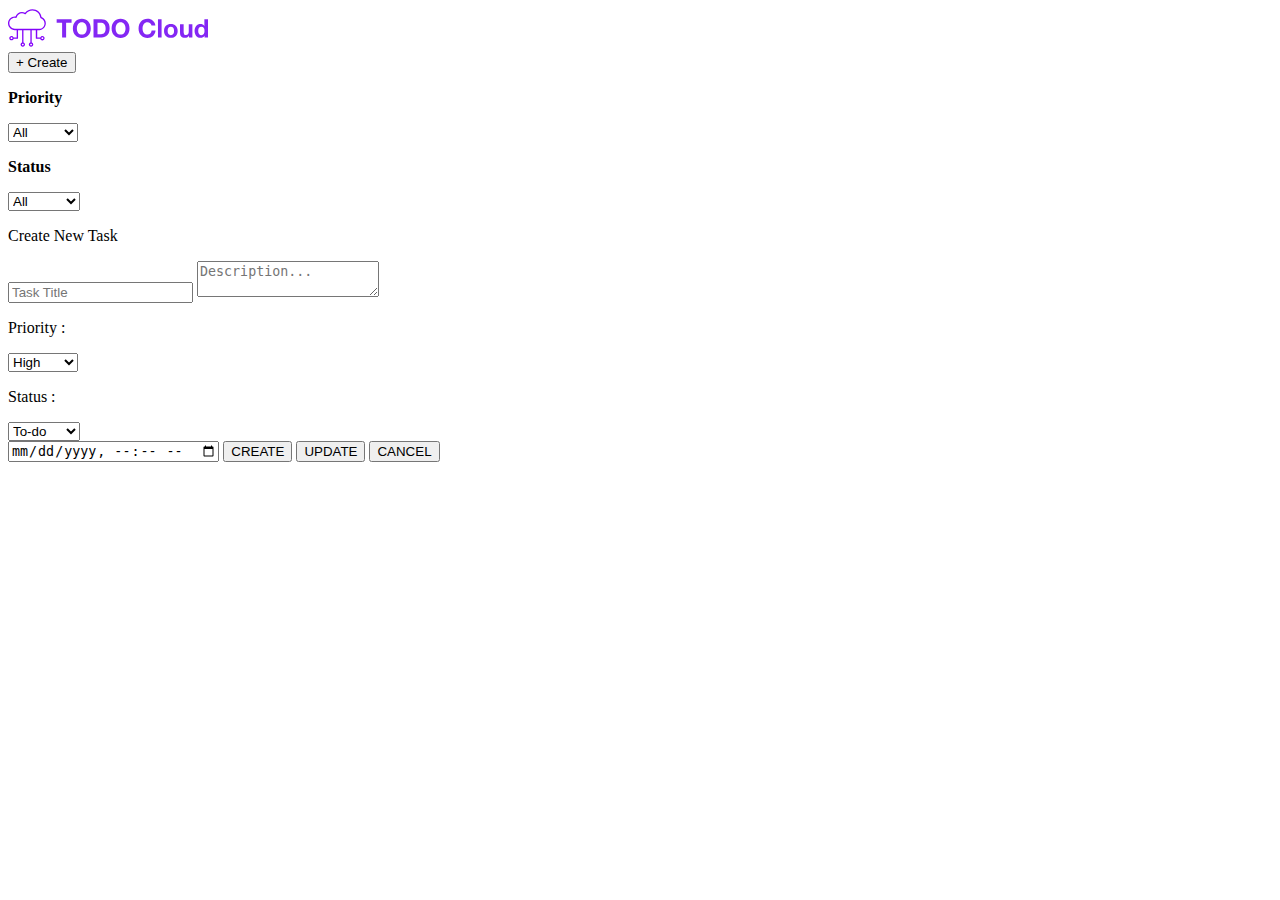
==== commit 0b094d38: "responsive and style changes" ====
--- a/src/main/resources/static/dashboard.html
+++ b/src/main/resources/static/dashboard.html
@@ -10,7 +10,7 @@
 <body>
     
     <nav class="glass">
-        <svg width="429" height="40" viewBox="0 0 370.00000000000006 69.7857175554548"><defs></defs><g featurekey="xG21Y3-0" transform="matrix(0.7142857142857143,0,0,0.7142857142857143,-0.7142857142857143,-1.5714291163853238)" fill="#8304fa"><path xmlns="http://www.w3.org/2000/svg" d="M90.1,71.6c-2.6,0-4.8,1.7-5.5,4.1h-7.9v-19h4c0.3,0,0.5,0,0.8,0c0.3,0,0.5,0,0.8,0c0,0,0,0,0,0C91.6,56.2,99,48.5,99,39  c0-7.3-4.5-13.8-11.2-16.4c-0.8-5.5-3.4-10.5-7.5-14.2c-4.4-4-10.1-6.2-16.1-6.2c-7.5,0-14.5,3.5-19,9.4c-2.5-1.2-5.2-1.9-8-1.9  c-7.6,0-14.2,4.8-16.7,11.8c-0.6-0.1-1.2-0.1-1.9-0.1C8.9,21.4,1,29.3,1,39c0,9.7,7.9,17.6,17.6,17.6c0.3,0,0.6,0,0.9,0  c0,0,0.1,0,0.1,0h3.9v19h-7.9c-0.7-2.4-2.9-4.1-5.5-4.1c-3.2,0-5.8,2.6-5.8,5.8c0,3.2,2.6,5.8,5.8,5.8c2.6,0,4.8-1.7,5.5-4.1h9.7  c0.9,0,1.7-0.8,1.7-1.7V56.6h10.6v32c-2.4,0.7-4.1,2.9-4.1,5.5c0,3.2,2.6,5.8,5.8,5.8s5.8-2.6,5.8-5.8c0-2.6-1.7-4.8-4.1-5.5v-32h18  v32c-2.4,0.7-4.1,2.9-4.1,5.5c0,3.2,2.6,5.8,5.8,5.8c3.2,0,5.8-2.6,5.8-5.8c0-2.6-1.7-4.8-4.1-5.5v-32h10.6v20.8  c0,0.9,0.8,1.7,1.7,1.7h9.7c0.7,2.4,2.9,4.1,5.5,4.1c3.2,0,5.8-2.6,5.8-5.8C95.9,74.2,93.3,71.6,90.1,71.6z M10.2,79.8  c-1.3,0-2.4-1.1-2.4-2.4c0-1.3,1.1-2.4,2.4-2.4c1.3,0,2.4,1.1,2.4,2.4C12.5,78.7,11.5,79.8,10.2,79.8z M39.4,96.5  c-1.3,0-2.4-1.1-2.4-2.4c0-1.3,1.1-2.4,2.4-2.4c1.3,0,2.4,1.1,2.4,2.4C41.7,95.4,40.7,96.5,39.4,96.5z M60.8,96.5  c-1.3,0-2.4-1.1-2.4-2.4c0-1.3,1.1-2.4,2.4-2.4c1.3,0,2.4,1.1,2.4,2.4C63.2,95.4,62.2,96.5,60.8,96.5z M19.6,53.2  c-0.3,0-0.6,0-0.9,0c-7.8,0-14.2-6.4-14.2-14.2c0-7.8,6.4-14.2,14.2-14.2c0.9,0,1.8,0.1,2.7,0.3c0.9,0.2,1.8-0.4,2-1.3  c1.6-6.3,7.3-10.7,13.8-10.7c2.7,0,5.3,0.8,7.6,2.2c0.8,0.5,1.8,0.3,2.3-0.5C50.9,9,57.2,5.6,64.1,5.6c10.6,0,19.3,7.9,20.4,18.5  c0.1,0.7,0.5,1.3,1.2,1.5c5.9,1.9,9.9,7.3,9.9,13.5c0,7.6-5.9,13.8-13.5,14.2c0,0,0,0,0,0c-0.5,0-0.9,0-1.3,0c0,0-0.1,0-0.1,0H19.9  C19.8,53.2,19.7,53.2,19.6,53.2z M90.1,79.8c-1.3,0-2.4-1.1-2.4-2.4c0-1.3,1.1-2.4,2.4-2.4c1.3,0,2.4,1.1,2.4,2.4  C92.4,78.7,91.4,79.8,90.1,79.8z"></path></g><g id="SvgjsG1540" featurekey="n48U4P-0" transform="matrix(2.359285467475592,0,0,2.359285467475592,89.38658636345373,5.307043914982522)" fill="#8427f4"><path d="M11.96 5.720000000000001 l0 2.64 l-4.28 0 l0 11.64 l-3.14 0 l0 -11.64 l-4.28 0 l0 -2.64 l11.7 0 z M20 5.380000000000001 c2.1066 0 3.8034 0.7 5.09 2.1 s1.93 3.2134 1.93 5.44 c0 2.1734 -0.64666 3.9534 -1.94 5.34 s-2.9866 2.08 -5.08 2.08 c-2.1066 0 -3.8034 -0.69334 -5.09 -2.08 s-1.93 -3.1666 -1.93 -5.34 c0 -2.2134 0.64666 -4.0234 1.94 -5.43 s2.9866 -2.11 5.08 -2.11 z M16.12 12.92 c0 1.44 0.33998 2.5966 1.02 3.47 s1.6333 1.31 2.86 1.31 c1.2 0 2.1466 -0.43 2.84 -1.29 s1.04 -2.0234 1.04 -3.49 c0 -1.5333 -0.34334 -2.7334 -1.03 -3.6 s-1.6433 -1.3 -2.87 -1.3 c-1.2 0 -2.1434 0.43334 -2.83 1.3 s-1.03 2.0666 -1.03 3.6 z M35.28 5.720000000000001 c2.0266 0 3.62 0.62666 4.78 1.88 s1.74 2.98 1.74 5.18 c0 2.28 -0.58334 4.0534 -1.75 5.32 s-2.73 1.9 -4.69 1.9 l-6.2 0 l0 -14.28 l6.12 0 z M35.08 17.36 c1.1333 0 2.0134 -0.37334 2.64 -1.12 s0.94 -1.8067 0.94 -3.18 c0 -1.5733 -0.33666 -2.75 -1.01 -3.53 s-1.71 -1.17 -3.11 -1.17 l-2.24 0 l0 9 l2.78 0 z M50.38 5.380000000000001 c2.1066 0 3.8034 0.7 5.09 2.1 s1.93 3.2134 1.93 5.44 c0 2.1734 -0.64666 3.9534 -1.94 5.34 s-2.9866 2.08 -5.08 2.08 c-2.1066 0 -3.8034 -0.69334 -5.09 -2.08 s-1.93 -3.1666 -1.93 -5.34 c0 -2.2134 0.64666 -4.0234 1.94 -5.43 s2.9866 -2.11 5.08 -2.11 z M46.5 12.92 c0 1.44 0.33998 2.5966 1.02 3.47 s1.6333 1.31 2.86 1.31 c1.2 0 2.1466 -0.43 2.84 -1.29 s1.04 -2.0234 1.04 -3.49 c0 -1.5333 -0.34334 -2.7334 -1.03 -3.6 s-1.6433 -1.3 -2.87 -1.3 c-1.2 0 -2.1434 0.43334 -2.83 1.3 s-1.03 2.0666 -1.03 3.6 z M71.5 5.380000000000001 c1.6667 0 3.0666 0.47 4.2 1.41 s1.7867 2.1834 1.96 3.73 l-3.04 0 c-0.10666 -0.70666 -0.46 -1.3 -1.06 -1.78 s-1.2867 -0.72 -2.06 -0.72 c-1.2267 0 -2.18 0.44 -2.86 1.32 s-1.02 2.0734 -1.02 3.58 c0 1.4667 0.34334 2.63 1.03 3.49 s1.6367 1.29 2.85 1.29 c0.90666 0 1.64 -0.27666 2.2 -0.83 s0.90666 -1.3433 1.04 -2.37 l3.04 0 c-0.16 1.8133 -0.81 3.24 -1.95 4.28 s-2.5834 1.56 -4.33 1.56 c-2.0934 0 -3.7866 -0.69 -5.08 -2.07 s-1.94 -3.1634 -1.94 -5.35 c0 -2.2134 0.64 -4.0234 1.92 -5.43 s2.98 -2.11 5.1 -2.11 z M82.54 5.720000000000001 l0 14.28 l-2.84 0 l0 -14.28 l2.84 0 z M89.8 9.38 c1.6533 0 2.96 0.50334 3.92 1.51 s1.44 2.3234 1.44 3.95 c0 1.64 -0.49 2.9566 -1.47 3.95 s-2.2766 1.49 -3.89 1.49 c-1.64 0 -2.94 -0.50334 -3.9 -1.51 s-1.44 -2.3166 -1.44 -3.93 c0 -1.6667 0.49 -2.9934 1.47 -3.98 s2.27 -1.48 3.87 -1.48 z M87.3 14.84 c0 1.0533 0.21334 1.8666 0.64 2.44 s1.0467 0.86 1.86 0.86 c0.84 0 1.47 -0.29334 1.89 -0.88 s0.63 -1.3933 0.63 -2.42 c0 -1.0667 -0.21666 -1.8867 -0.65 -2.46 s-1.0633 -0.86 -1.89 -0.86 c-0.8 0 -1.4133 0.28666 -1.84 0.86 s-0.64 1.3933 -0.64 2.46 z M99.84 9.66 l0 5.86 c0 0.8 0.12666 1.42 0.38 1.86 s0.73334 0.66 1.44 0.66 c0.78666 0 1.35 -0.23334 1.69 -0.7 s0.51 -1.2133 0.51 -2.24 l0 -5.44 l2.84 0 l0 10.34 l-2.7 0 l0 -1.44 l-0.06 0 c-0.70666 1.1467 -1.7667 1.72 -3.18 1.72 c-1.3467 0 -2.31 -0.34334 -2.89 -1.03 s-0.87 -1.7433 -0.87 -3.17 l0 -6.42 l2.84 0 z M118.94 5.720000000000001 l0 14.28 l-2.7 0 l0 -1.32 l-0.04 0 c-0.61334 1.0667 -1.66 1.6 -3.14 1.6 c-1.4267 0 -2.5566 -0.52 -3.39 -1.56 s-1.25 -2.3666 -1.25 -3.98 c0 -1.5733 0.42334 -2.86 1.27 -3.86 s1.95 -1.5 3.31 -1.5 c0.62666 0 1.2167 0.13 1.77 0.39 s0.98334 0.64334 1.29 1.15 l0.04 0 l0 -5.2 l2.84 0 z M111.26 14.82 c0 0.94666 0.22332 1.7367 0.66998 2.37 s1.0567 0.95 1.83 0.95 c0.81334 0 1.4233 -0.29666 1.83 -0.89 s0.61 -1.41 0.61 -2.45 s-0.21334 -1.8467 -0.64 -2.42 s-1.0333 -0.86 -1.82 -0.86 c-0.81334 0 -1.43 0.3 -1.85 0.9 s-0.63 1.4 -0.63 2.4 z"></path></g></svg>
+        <svg width="200" height="40" viewBox="0 0 370.00000000000006 69.7857175554548"><defs></defs><g featurekey="xG21Y3-0" transform="matrix(0.7142857142857143,0,0,0.7142857142857143,-0.7142857142857143,-1.5714291163853238)" fill="#8304fa"><path xmlns="http://www.w3.org/2000/svg" d="M90.1,71.6c-2.6,0-4.8,1.7-5.5,4.1h-7.9v-19h4c0.3,0,0.5,0,0.8,0c0.3,0,0.5,0,0.8,0c0,0,0,0,0,0C91.6,56.2,99,48.5,99,39  c0-7.3-4.5-13.8-11.2-16.4c-0.8-5.5-3.4-10.5-7.5-14.2c-4.4-4-10.1-6.2-16.1-6.2c-7.5,0-14.5,3.5-19,9.4c-2.5-1.2-5.2-1.9-8-1.9  c-7.6,0-14.2,4.8-16.7,11.8c-0.6-0.1-1.2-0.1-1.9-0.1C8.9,21.4,1,29.3,1,39c0,9.7,7.9,17.6,17.6,17.6c0.3,0,0.6,0,0.9,0  c0,0,0.1,0,0.1,0h3.9v19h-7.9c-0.7-2.4-2.9-4.1-5.5-4.1c-3.2,0-5.8,2.6-5.8,5.8c0,3.2,2.6,5.8,5.8,5.8c2.6,0,4.8-1.7,5.5-4.1h9.7  c0.9,0,1.7-0.8,1.7-1.7V56.6h10.6v32c-2.4,0.7-4.1,2.9-4.1,5.5c0,3.2,2.6,5.8,5.8,5.8s5.8-2.6,5.8-5.8c0-2.6-1.7-4.8-4.1-5.5v-32h18  v32c-2.4,0.7-4.1,2.9-4.1,5.5c0,3.2,2.6,5.8,5.8,5.8c3.2,0,5.8-2.6,5.8-5.8c0-2.6-1.7-4.8-4.1-5.5v-32h10.6v20.8  c0,0.9,0.8,1.7,1.7,1.7h9.7c0.7,2.4,2.9,4.1,5.5,4.1c3.2,0,5.8-2.6,5.8-5.8C95.9,74.2,93.3,71.6,90.1,71.6z M10.2,79.8  c-1.3,0-2.4-1.1-2.4-2.4c0-1.3,1.1-2.4,2.4-2.4c1.3,0,2.4,1.1,2.4,2.4C12.5,78.7,11.5,79.8,10.2,79.8z M39.4,96.5  c-1.3,0-2.4-1.1-2.4-2.4c0-1.3,1.1-2.4,2.4-2.4c1.3,0,2.4,1.1,2.4,2.4C41.7,95.4,40.7,96.5,39.4,96.5z M60.8,96.5  c-1.3,0-2.4-1.1-2.4-2.4c0-1.3,1.1-2.4,2.4-2.4c1.3,0,2.4,1.1,2.4,2.4C63.2,95.4,62.2,96.5,60.8,96.5z M19.6,53.2  c-0.3,0-0.6,0-0.9,0c-7.8,0-14.2-6.4-14.2-14.2c0-7.8,6.4-14.2,14.2-14.2c0.9,0,1.8,0.1,2.7,0.3c0.9,0.2,1.8-0.4,2-1.3  c1.6-6.3,7.3-10.7,13.8-10.7c2.7,0,5.3,0.8,7.6,2.2c0.8,0.5,1.8,0.3,2.3-0.5C50.9,9,57.2,5.6,64.1,5.6c10.6,0,19.3,7.9,20.4,18.5  c0.1,0.7,0.5,1.3,1.2,1.5c5.9,1.9,9.9,7.3,9.9,13.5c0,7.6-5.9,13.8-13.5,14.2c0,0,0,0,0,0c-0.5,0-0.9,0-1.3,0c0,0-0.1,0-0.1,0H19.9  C19.8,53.2,19.7,53.2,19.6,53.2z M90.1,79.8c-1.3,0-2.4-1.1-2.4-2.4c0-1.3,1.1-2.4,2.4-2.4c1.3,0,2.4,1.1,2.4,2.4  C92.4,78.7,91.4,79.8,90.1,79.8z"></path></g><g id="SvgjsG1540" featurekey="n48U4P-0" transform="matrix(2.359285467475592,0,0,2.359285467475592,89.38658636345373,5.307043914982522)" fill="#8427f4"><path d="M11.96 5.720000000000001 l0 2.64 l-4.28 0 l0 11.64 l-3.14 0 l0 -11.64 l-4.28 0 l0 -2.64 l11.7 0 z M20 5.380000000000001 c2.1066 0 3.8034 0.7 5.09 2.1 s1.93 3.2134 1.93 5.44 c0 2.1734 -0.64666 3.9534 -1.94 5.34 s-2.9866 2.08 -5.08 2.08 c-2.1066 0 -3.8034 -0.69334 -5.09 -2.08 s-1.93 -3.1666 -1.93 -5.34 c0 -2.2134 0.64666 -4.0234 1.94 -5.43 s2.9866 -2.11 5.08 -2.11 z M16.12 12.92 c0 1.44 0.33998 2.5966 1.02 3.47 s1.6333 1.31 2.86 1.31 c1.2 0 2.1466 -0.43 2.84 -1.29 s1.04 -2.0234 1.04 -3.49 c0 -1.5333 -0.34334 -2.7334 -1.03 -3.6 s-1.6433 -1.3 -2.87 -1.3 c-1.2 0 -2.1434 0.43334 -2.83 1.3 s-1.03 2.0666 -1.03 3.6 z M35.28 5.720000000000001 c2.0266 0 3.62 0.62666 4.78 1.88 s1.74 2.98 1.74 5.18 c0 2.28 -0.58334 4.0534 -1.75 5.32 s-2.73 1.9 -4.69 1.9 l-6.2 0 l0 -14.28 l6.12 0 z M35.08 17.36 c1.1333 0 2.0134 -0.37334 2.64 -1.12 s0.94 -1.8067 0.94 -3.18 c0 -1.5733 -0.33666 -2.75 -1.01 -3.53 s-1.71 -1.17 -3.11 -1.17 l-2.24 0 l0 9 l2.78 0 z M50.38 5.380000000000001 c2.1066 0 3.8034 0.7 5.09 2.1 s1.93 3.2134 1.93 5.44 c0 2.1734 -0.64666 3.9534 -1.94 5.34 s-2.9866 2.08 -5.08 2.08 c-2.1066 0 -3.8034 -0.69334 -5.09 -2.08 s-1.93 -3.1666 -1.93 -5.34 c0 -2.2134 0.64666 -4.0234 1.94 -5.43 s2.9866 -2.11 5.08 -2.11 z M46.5 12.92 c0 1.44 0.33998 2.5966 1.02 3.47 s1.6333 1.31 2.86 1.31 c1.2 0 2.1466 -0.43 2.84 -1.29 s1.04 -2.0234 1.04 -3.49 c0 -1.5333 -0.34334 -2.7334 -1.03 -3.6 s-1.6433 -1.3 -2.87 -1.3 c-1.2 0 -2.1434 0.43334 -2.83 1.3 s-1.03 2.0666 -1.03 3.6 z M71.5 5.380000000000001 c1.6667 0 3.0666 0.47 4.2 1.41 s1.7867 2.1834 1.96 3.73 l-3.04 0 c-0.10666 -0.70666 -0.46 -1.3 -1.06 -1.78 s-1.2867 -0.72 -2.06 -0.72 c-1.2267 0 -2.18 0.44 -2.86 1.32 s-1.02 2.0734 -1.02 3.58 c0 1.4667 0.34334 2.63 1.03 3.49 s1.6367 1.29 2.85 1.29 c0.90666 0 1.64 -0.27666 2.2 -0.83 s0.90666 -1.3433 1.04 -2.37 l3.04 0 c-0.16 1.8133 -0.81 3.24 -1.95 4.28 s-2.5834 1.56 -4.33 1.56 c-2.0934 0 -3.7866 -0.69 -5.08 -2.07 s-1.94 -3.1634 -1.94 -5.35 c0 -2.2134 0.64 -4.0234 1.92 -5.43 s2.98 -2.11 5.1 -2.11 z M82.54 5.720000000000001 l0 14.28 l-2.84 0 l0 -14.28 l2.84 0 z M89.8 9.38 c1.6533 0 2.96 0.50334 3.92 1.51 s1.44 2.3234 1.44 3.95 c0 1.64 -0.49 2.9566 -1.47 3.95 s-2.2766 1.49 -3.89 1.49 c-1.64 0 -2.94 -0.50334 -3.9 -1.51 s-1.44 -2.3166 -1.44 -3.93 c0 -1.6667 0.49 -2.9934 1.47 -3.98 s2.27 -1.48 3.87 -1.48 z M87.3 14.84 c0 1.0533 0.21334 1.8666 0.64 2.44 s1.0467 0.86 1.86 0.86 c0.84 0 1.47 -0.29334 1.89 -0.88 s0.63 -1.3933 0.63 -2.42 c0 -1.0667 -0.21666 -1.8867 -0.65 -2.46 s-1.0633 -0.86 -1.89 -0.86 c-0.8 0 -1.4133 0.28666 -1.84 0.86 s-0.64 1.3933 -0.64 2.46 z M99.84 9.66 l0 5.86 c0 0.8 0.12666 1.42 0.38 1.86 s0.73334 0.66 1.44 0.66 c0.78666 0 1.35 -0.23334 1.69 -0.7 s0.51 -1.2133 0.51 -2.24 l0 -5.44 l2.84 0 l0 10.34 l-2.7 0 l0 -1.44 l-0.06 0 c-0.70666 1.1467 -1.7667 1.72 -3.18 1.72 c-1.3467 0 -2.31 -0.34334 -2.89 -1.03 s-0.87 -1.7433 -0.87 -3.17 l0 -6.42 l2.84 0 z M118.94 5.720000000000001 l0 14.28 l-2.7 0 l0 -1.32 l-0.04 0 c-0.61334 1.0667 -1.66 1.6 -3.14 1.6 c-1.4267 0 -2.5566 -0.52 -3.39 -1.56 s-1.25 -2.3666 -1.25 -3.98 c0 -1.5733 0.42334 -2.86 1.27 -3.86 s1.95 -1.5 3.31 -1.5 c0.62666 0 1.2167 0.13 1.77 0.39 s0.98334 0.64334 1.29 1.15 l0.04 0 l0 -5.2 l2.84 0 z M111.26 14.82 c0 0.94666 0.22332 1.7367 0.66998 2.37 s1.0567 0.95 1.83 0.95 c0.81334 0 1.4233 -0.29666 1.83 -0.89 s0.61 -1.41 0.61 -2.45 s-0.21334 -1.8467 -0.64 -2.42 s-1.0333 -0.86 -1.82 -0.86 c-0.81334 0 -1.43 0.3 -1.85 0.9 s-0.63 1.4 -0.63 2.4 z"></path></g></svg>
     </nav>
 
     <div class="options" id="options">
